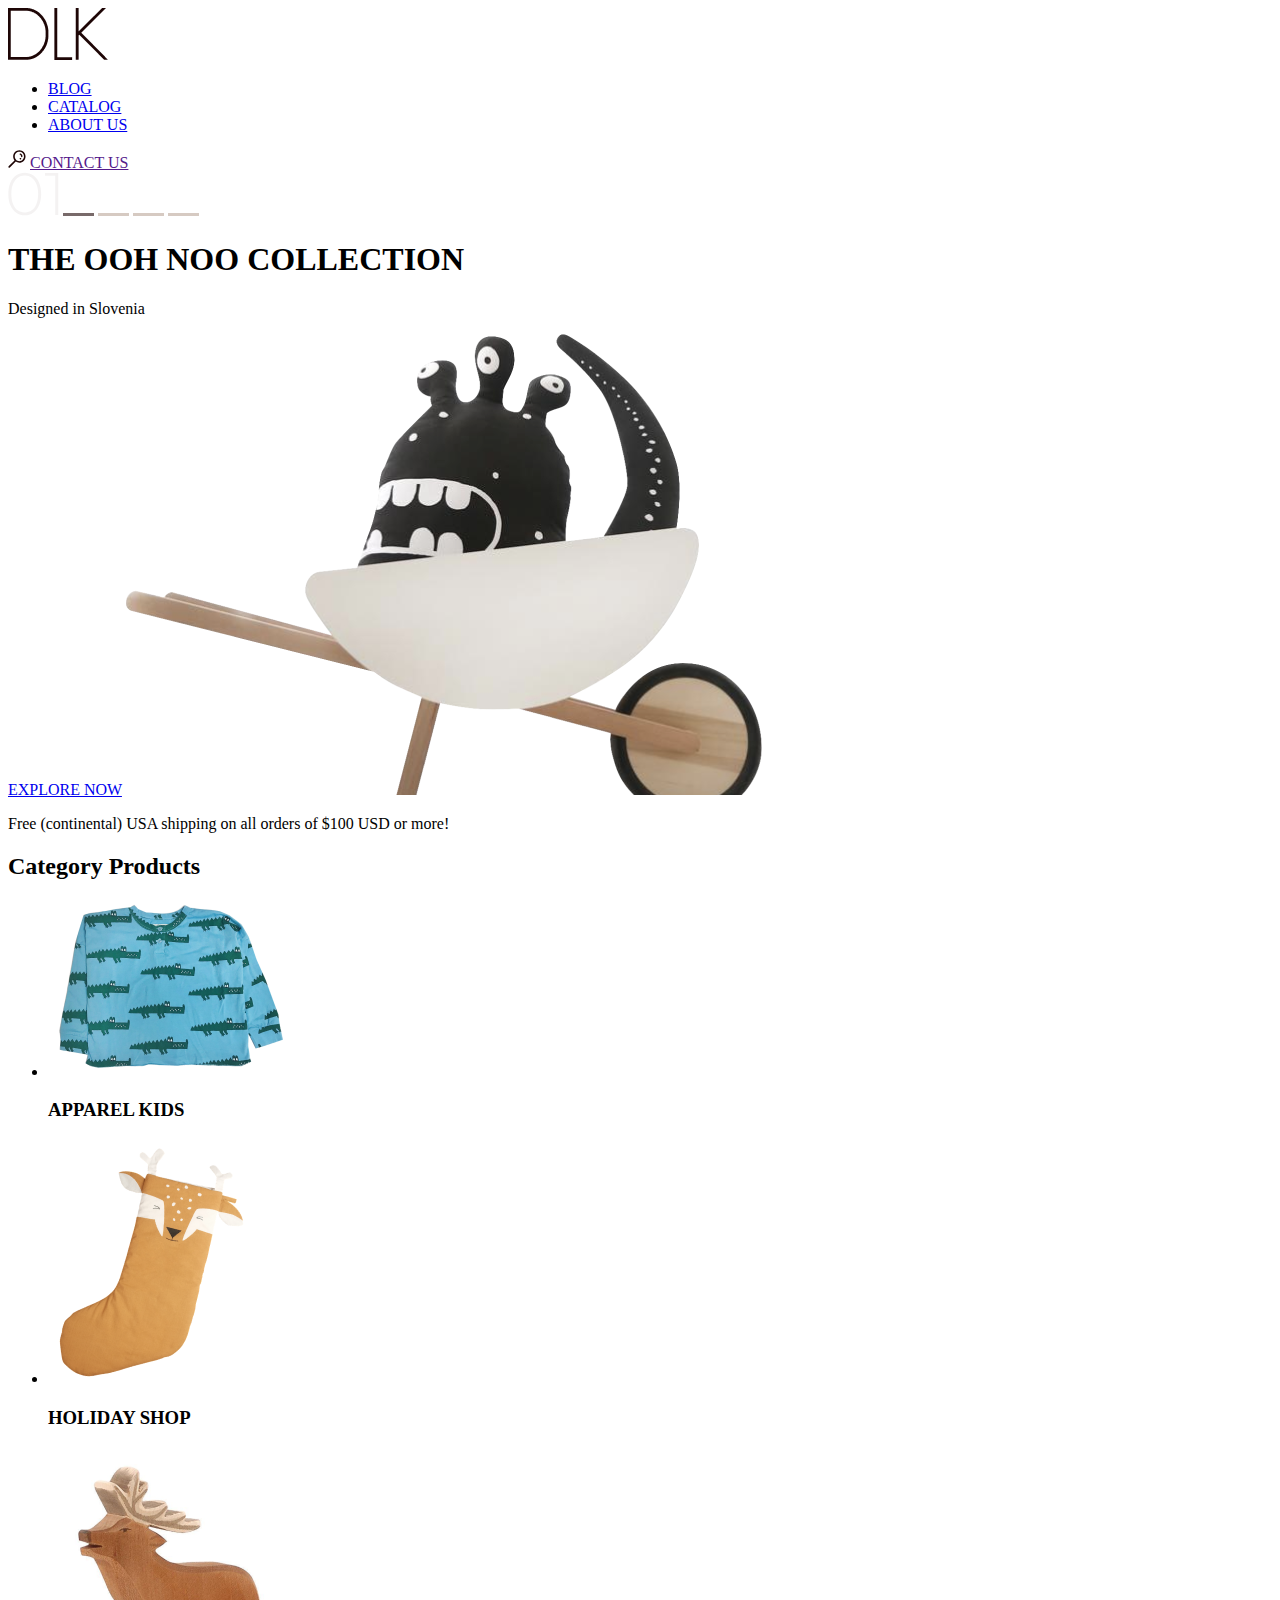
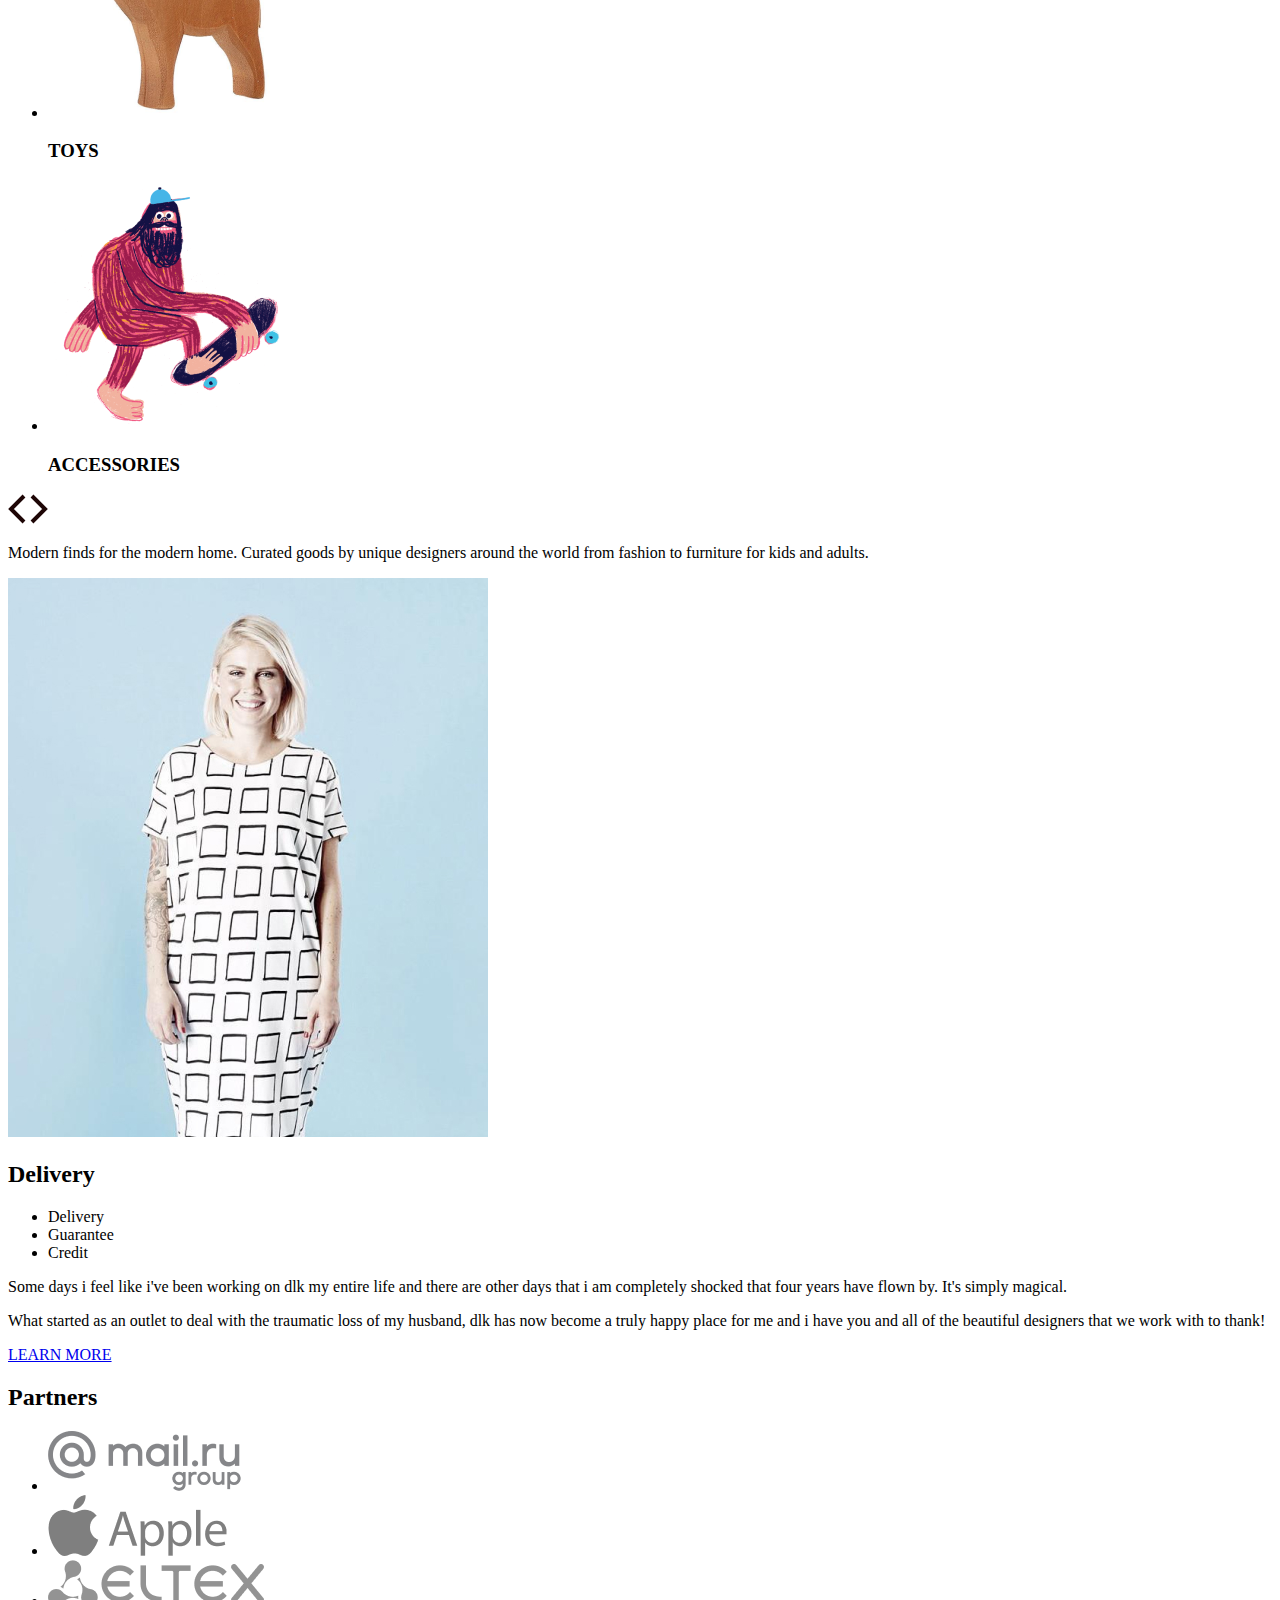
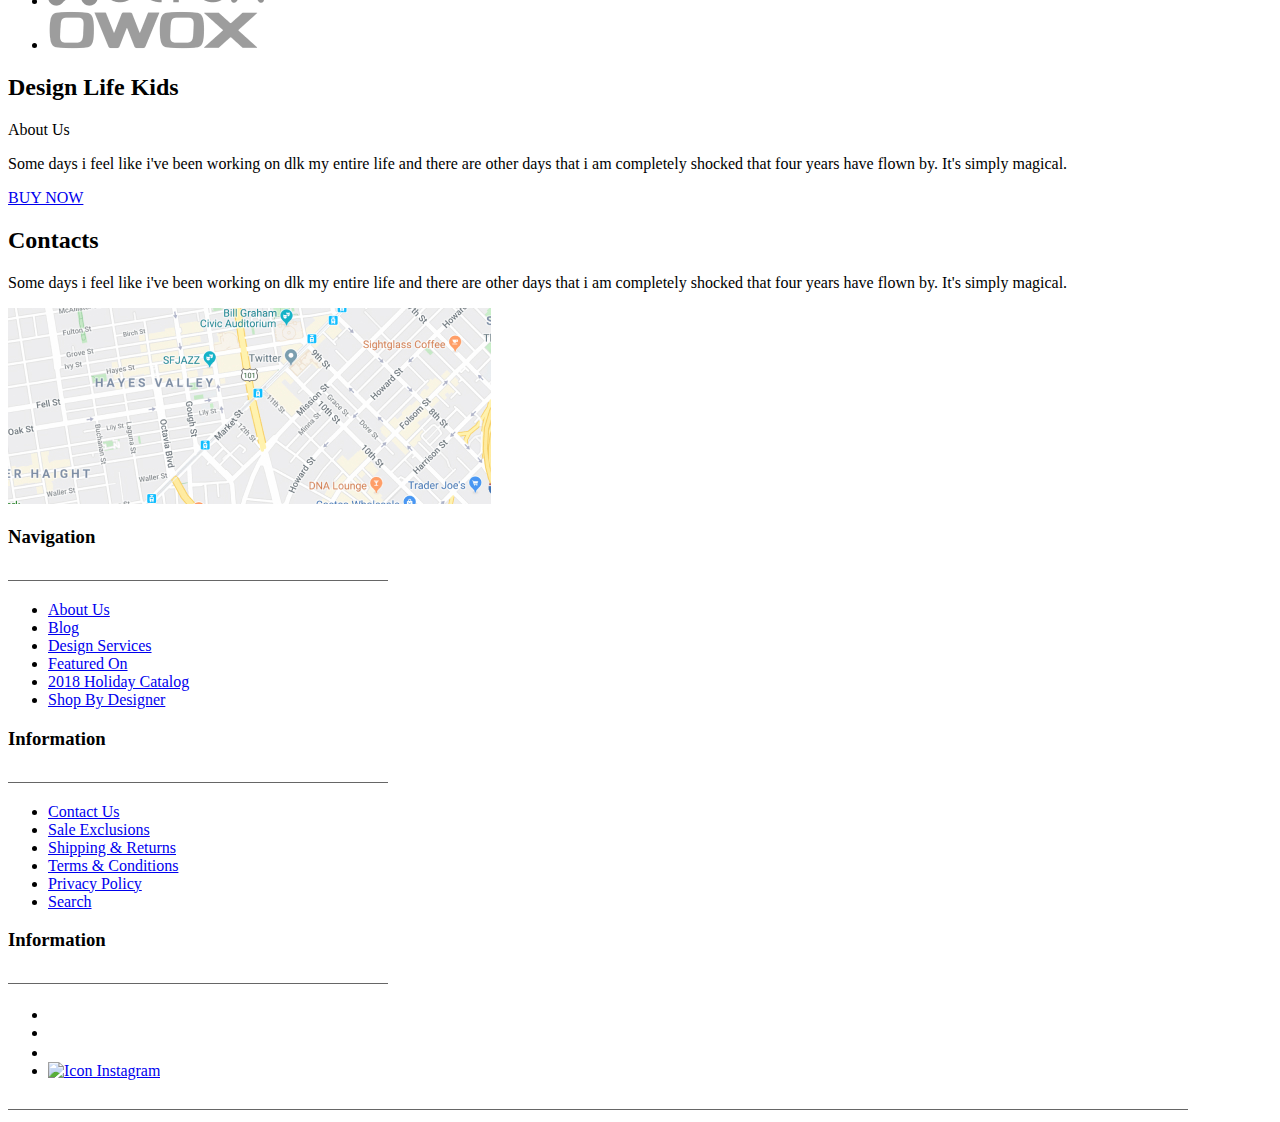
==== index.html @ 53e6d279 "26.05 Первые наброски" ====
<!DOCTYPE html>
<html lang="en">
<head>
    <meta charset="UTF-8">
    <meta http-equiv="X-UA-Compatible" content="IE=edge">
    <meta name="viewport" content="width=device-width, initial-scale=1.0">
    <title>Main</title>
</head>
<body>
    <header class="header block">
        <a href="/">
            <img class="header logo" src="img/logo.png" alt="Main logo">
        </a>
        <nav class="header-nav">
            <ul class="header-list">
                <li class="header-item"><a class="header-link" href="/">BLOG</a></li>
                <li class="header-item"><a class="header-link" href="/">CATALOG</a></li>
                <li class="header-item"><a class="header-link" href="/">ABOUT US</a></li>
            </ul>
            <img class="header-img" src="img/find.svg" alt="Find">
            <a class="header-link link-black" href="">CONTACT US</a>
        </nav>
    </header> 
    <section class="poster">
        <img class="poster-img" src="img/01.svg" alt="01">
        <img class="poster-img" src="img/line_active.png" alt="line active">
        <img class="poster-img" src="img/line_passive.png" alt="line passive">
        <img class="poster-img" src="img/line_passive.png" alt="line passive">
        <img class="poster-img" src="img/line_passive.png" alt="line passive">
        <h1 class="poster-title">THE OOH NOO COLLECTION</h1>
        <p class="italic">Designed in Slovenia</p>
        <a href="#" class="btn title">EXPLORE NOW</a>
        <img class="poster-img" src="img/poster.png" alt="Poster">
        <p class="poster-text">Free (continental) USA shipping on all orders of $100 USD or more!</p>
    </section>
    <section class="categories">
        <h2 class="header categories">Category Products</h2>
        <ul class="categories-list">
            <li class="categories-item">
                <article class="category">
                    <a class="category-link" href="/">
                        <img class="category-img" src="img/image-1.png" alt="APPAREL KIDS">
                    </a>
                    <h3 class="category-title">APPAREL KIDS</h3>
                </article>
            </li>
            <li class="category-item">
                <article class="category">
                    <a class="category-link" href="/">
                        <img class="category-img" src="img/image-2.png" alt="HOLIDAY SHOP">
                    </a>
                    <h3 class="category-title">HOLIDAY SHOP</h3>
                </article>
            </li>
            <li class="category-item">
                <article class="category">
                    <a class="category-link" href="/">
                        <img class="category-img" src="img/image-3.png" alt="TOYS">
                    </a>
                    <h3 class="category-title">TOYS</h3>
                </article>
            </li>
            <li class="category-item">
                <article class="category">
                    <a class="category-link" href="/">
                        <img class="category-img" src="img/image-4.png" alt="ACCESSORIES">
                    </a>
                    <h3 class="category-title">ACCESSORIES</h3>
                </article>
            </li>
        </ul>
        <img class="nav-to-category" src="img/left.svg" alt="left">
        <img class="nav-to-category" src="img/right.svg" alt="right">
        <p class="category-text">Modern finds for the modern home. Curated goods by unique designers around the world from fashion to furniture for kids and adults.</p>
    </section>
    <article class="delivery">
        <img class="delivery-img" src="img/image.jpg" alt="delivery image">
        <h2 class="header delivery">Delivery</h2>
        <ul class="delivery-list">
            <li class="delivery-item">Delivery</li>
            <li class="delivery-item">Guarantee</li>
            <li class="delivery-item">Credit</li>
        </ul>
        <p class="delivery-text">Some days i feel like i've been working on dlk my entire life and there are other days that i am completely shocked that four years have flown by. It's simply magical.</p>
        <p class="delivery-text">What started as an outlet to deal  with the traumatic loss of my husband, dlk has now become a truly happy place for me and i have you and all of the beautiful designers that we work with to thank!</p>
        <a class="btn delivery" href="/">LEARN MORE</a>
    </article>
    <section class="partners">
        <h2 class="hidden">Partners</h2>
        <ul class="partners-list">
            <li class="partners-item"><img class="partners-img" src="img/mail.png" alt="mail"></li>
            <li class="partners-item"><img class="partners-img" src="img/apple.png" alt="mail"></li>
            <li class="partners-item"><img class="partners-img" src="img/eltex.png" alt="mail"></li>
            <li class="partners-item"><img class="partners-img" src="img/owox.png" alt="mail"></li>
        </ul>
    </section>
    <section class="about">
        <h2 class="header about">Design Life Kids</h2>
        <p class="italic">About Us</p>
        <p class="about-text">Some days i feel like i've been working on dlk my entire life and there are other days that i am completely shocked that four years have flown by. It's simply magical.</p>
        <a class="btn about" href="/">BUY NOW</a>
    </section>
    <section class="contacts">
        <h2 class="contacts-title">Contacts</h2>
        <p class="contacts-text">Some days i feel like i've been working on dlk my entire life and there are other days that i am completely shocked that four years have flown by. It's simply magical.</p>
        <img src="img/map.jpg" alt="Here is map">
    </section>
    <footer class="footer">
        <section class="navigation">
            <h3 class="navigation-title">Navigation</h3>
            <img class="navigation-img" src="img/short_line.svg" alt="short line">
            <ul class="navigation-list">
                <li class="navigation-item"><a class="navigation-link" href="/">About Us</a></li>
                <li class="navigation-item"><a class="navigation-link" href="/">Blog</a></li>
                <li class="navigation-item"><a class="navigation-link" href="/">Design Services</a></li>
                <li class="navigation-item"><a class="navigation-link" href="/">Featured On</a></li>
                <li class="navigation-item"><a class="navigation-link" href="/">2018 Holiday Catalog</a></li>
                <li class="navigation-item"><a class="navigation-link" href="/">Shop By Designer</a></li>
            </ul>
        </section>
        <section class="information">
            <h3 class="information-title">Information</h3>
            <img class="information-img" src="img/short_line.svg" alt="short line">
            <ul class="information-list">
                <li class="information-item"><a class="information-link" href="/">Contact Us</a></li>
                <li class="information-item"><a class="information-link" href="/">Sale Exclusions</a></li>
                <li class="information-item"><a class="information-link" href="/">Shipping & Returns</a></li>
                <li class="information-item"><a class="information-link" href="/">Terms & Conditions</a></li>
                <li class="information-item"><a class="information-link" href="/">Privacy Policy</a></li>
                <li class="information-item"><a class="information-link" href="/">Search</a></li>
            </ul>
        </section>
        <section class="connect">
            <h3 class="hidden">Information</h3>
            <img class="connect-img" src="img/short_line.svg" alt="short line">
            <!-- Here is form -->
            <ul>
                <li class="connect-item"><a href="/"><img class="connect-img" src="img/facebook.svg" alt="Icon Facebook"></a></li>
                <li class="connect-item"><a href="/"><img class="connect-img" src="img/twitter.svg" alt="Icon Twitter"></a></li>
                <li class="connect-item"><a href="/"><img class="connect-img" src="img/pinterest.svg" alt="Icon Pinterest"></a></li>
                <li class="connect-item"><a href="/"><img class="connect-img" src="img/instagram.svg" alt="Icon Instagram"></a></li>
            </ul>
        </section>
        <img src="img/long_line.svg" alt="long line">
        <!-- CONTINUE IS HERE -->
    </footer>
</body>
</html>
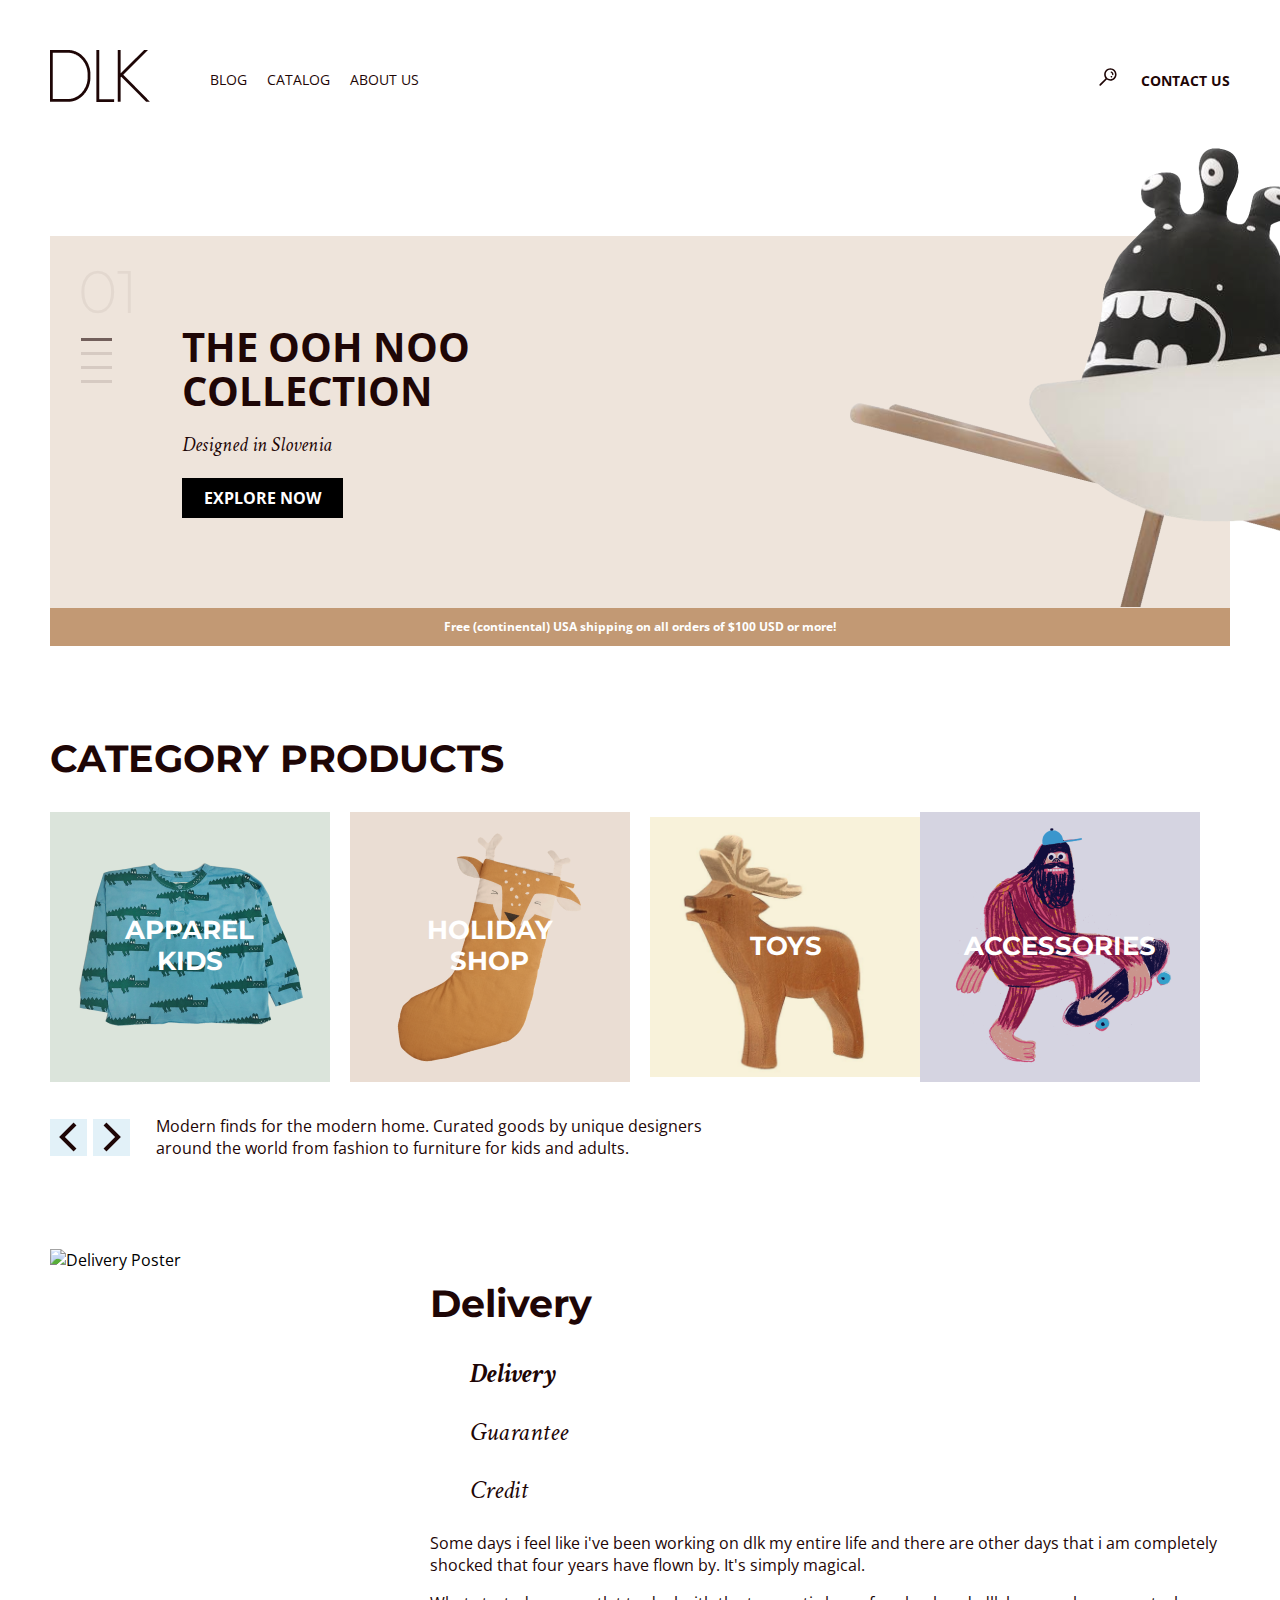
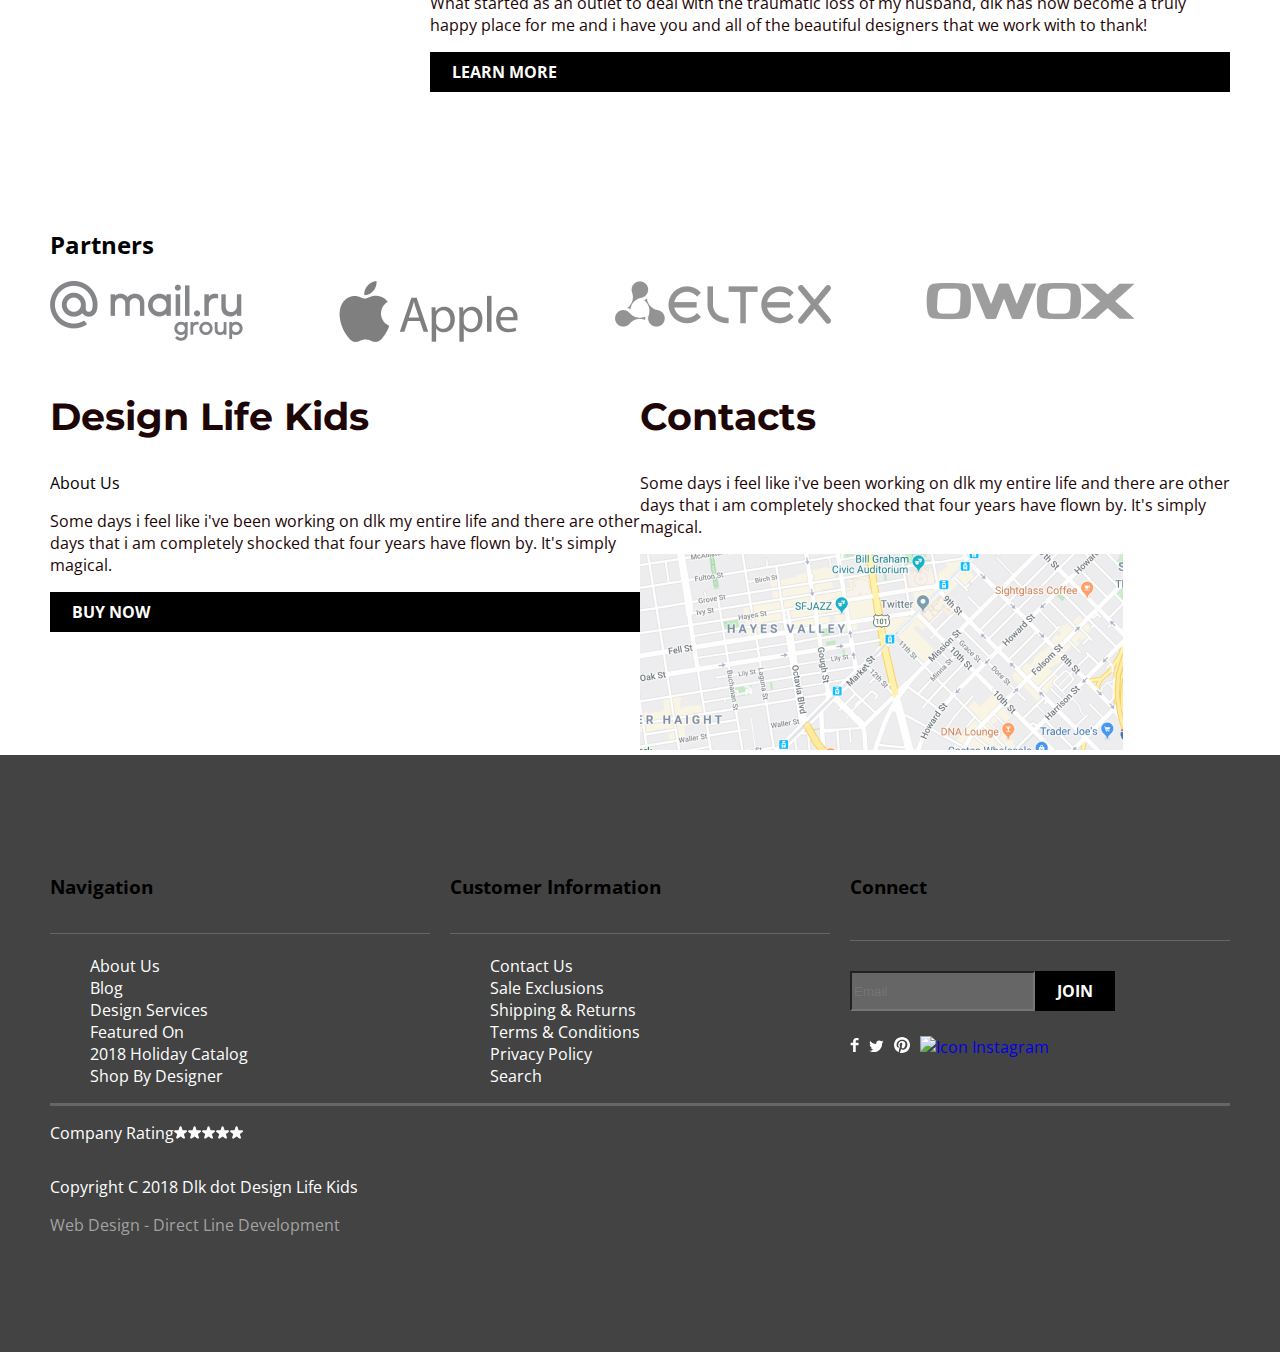
==== commit 7e44bed2: "17.06" ====
--- a/index.html
+++ b/index.html
@@ -1,148 +1,200 @@
 <!DOCTYPE html>
 <html lang="en">
 <head>
-    <meta charset="UTF-8">
-    <meta http-equiv="X-UA-Compatible" content="IE=edge">
-    <meta name="viewport" content="width=device-width, initial-scale=1.0">
-    <title>Main</title>
+  <meta charset="UTF-8">
+  <meta http-equiv="X-UA-Compatible" content="IE=edge">
+  <meta name="viewport" content="width=device-width, initial-scale=1.0">
+  <title>Main</title>
+	<link rel="preconnect" href="https://fonts.gstatic.com">
+  <link href="https://fonts.googleapis.com/css2?family=Crimson+Text:ital,wght@1,400;1,700&family=Montserrat:wght@300;600;700&family=Open+Sans:wght@400;700&family=Roboto&display=swap" rel="stylesheet">
+  <link rel="stylesheet" href="https://github.com/necolas/normalize.css/blob/master/normalize.css">
+  <link rel="stylesheet" href="common.css">
+  <link rel="stylesheet" href="./style.css">
 </head>
 <body>
-    <header class="header block">
-        <a href="/">
-            <img class="header logo" src="img/logo.png" alt="Main logo">
-        </a>
-        <nav class="header-nav">
-            <ul class="header-list">
-                <li class="header-item"><a class="header-link" href="/">BLOG</a></li>
-                <li class="header-item"><a class="header-link" href="/">CATALOG</a></li>
-                <li class="header-item"><a class="header-link" href="/">ABOUT US</a></li>
-            </ul>
-            <img class="header-img" src="img/find.svg" alt="Find">
-            <a class="header-link link-black" href="">CONTACT US</a>
-        </nav>
-    </header> 
-    <section class="poster">
-        <img class="poster-img" src="img/01.svg" alt="01">
-        <img class="poster-img" src="img/line_active.png" alt="line active">
-        <img class="poster-img" src="img/line_passive.png" alt="line passive">
-        <img class="poster-img" src="img/line_passive.png" alt="line passive">
-        <img class="poster-img" src="img/line_passive.png" alt="line passive">
-        <h1 class="poster-title">THE OOH NOO COLLECTION</h1>
-        <p class="italic">Designed in Slovenia</p>
-        <a href="#" class="btn title">EXPLORE NOW</a>
-        <img class="poster-img" src="img/poster.png" alt="Poster">
-        <p class="poster-text">Free (continental) USA shipping on all orders of $100 USD or more!</p>
-    </section>
-    <section class="categories">
-        <h2 class="header categories">Category Products</h2>
-        <ul class="categories-list">
-            <li class="categories-item">
-                <article class="category">
-                    <a class="category-link" href="/">
-                        <img class="category-img" src="img/image-1.png" alt="APPAREL KIDS">
-                    </a>
-                    <h3 class="category-title">APPAREL KIDS</h3>
-                </article>
-            </li>
-            <li class="category-item">
-                <article class="category">
-                    <a class="category-link" href="/">
-                        <img class="category-img" src="img/image-2.png" alt="HOLIDAY SHOP">
-                    </a>
-                    <h3 class="category-title">HOLIDAY SHOP</h3>
-                </article>
-            </li>
-            <li class="category-item">
-                <article class="category">
-                    <a class="category-link" href="/">
-                        <img class="category-img" src="img/image-3.png" alt="TOYS">
-                    </a>
-                    <h3 class="category-title">TOYS</h3>
-                </article>
-            </li>
-            <li class="category-item">
-                <article class="category">
-                    <a class="category-link" href="/">
-                        <img class="category-img" src="img/image-4.png" alt="ACCESSORIES">
-                    </a>
-                    <h3 class="category-title">ACCESSORIES</h3>
-                </article>
-            </li>
-        </ul>
-        <img class="nav-to-category" src="img/left.svg" alt="left">
-        <img class="nav-to-category" src="img/right.svg" alt="right">
-        <p class="category-text">Modern finds for the modern home. Curated goods by unique designers around the world from fashion to furniture for kids and adults.</p>
-    </section>
-    <article class="delivery">
-        <img class="delivery-img" src="img/image.jpg" alt="delivery image">
-        <h2 class="header delivery">Delivery</h2>
-        <ul class="delivery-list">
-            <li class="delivery-item">Delivery</li>
-            <li class="delivery-item">Guarantee</li>
-            <li class="delivery-item">Credit</li>
-        </ul>
-        <p class="delivery-text">Some days i feel like i've been working on dlk my entire life and there are other days that i am completely shocked that four years have flown by. It's simply magical.</p>
-        <p class="delivery-text">What started as an outlet to deal  with the traumatic loss of my husband, dlk has now become a truly happy place for me and i have you and all of the beautiful designers that we work with to thank!</p>
-        <a class="btn delivery" href="/">LEARN MORE</a>
-    </article>
-    <section class="partners">
-        <h2 class="hidden">Partners</h2>
-        <ul class="partners-list">
-            <li class="partners-item"><img class="partners-img" src="img/mail.png" alt="mail"></li>
-            <li class="partners-item"><img class="partners-img" src="img/apple.png" alt="mail"></li>
-            <li class="partners-item"><img class="partners-img" src="img/eltex.png" alt="mail"></li>
-            <li class="partners-item"><img class="partners-img" src="img/owox.png" alt="mail"></li>
-        </ul>
-    </section>
-    <section class="about">
-        <h2 class="header about">Design Life Kids</h2>
-        <p class="italic">About Us</p>
-        <p class="about-text">Some days i feel like i've been working on dlk my entire life and there are other days that i am completely shocked that four years have flown by. It's simply magical.</p>
-        <a class="btn about" href="/">BUY NOW</a>
-    </section>
-    <section class="contacts">
-        <h2 class="contacts-title">Contacts</h2>
-        <p class="contacts-text">Some days i feel like i've been working on dlk my entire life and there are other days that i am completely shocked that four years have flown by. It's simply magical.</p>
-        <img src="img/map.jpg" alt="Here is map">
-    </section>
-    <footer class="footer">
-        <section class="navigation">
-            <h3 class="navigation-title">Navigation</h3>
-            <img class="navigation-img" src="img/short_line.svg" alt="short line">
-            <ul class="navigation-list">
-                <li class="navigation-item"><a class="navigation-link" href="/">About Us</a></li>
-                <li class="navigation-item"><a class="navigation-link" href="/">Blog</a></li>
-                <li class="navigation-item"><a class="navigation-link" href="/">Design Services</a></li>
-                <li class="navigation-item"><a class="navigation-link" href="/">Featured On</a></li>
-                <li class="navigation-item"><a class="navigation-link" href="/">2018 Holiday Catalog</a></li>
-                <li class="navigation-item"><a class="navigation-link" href="/">Shop By Designer</a></li>
-            </ul>
-        </section>
-        <section class="information">
-            <h3 class="information-title">Information</h3>
-            <img class="information-img" src="img/short_line.svg" alt="short line">
-            <ul class="information-list">
-                <li class="information-item"><a class="information-link" href="/">Contact Us</a></li>
-                <li class="information-item"><a class="information-link" href="/">Sale Exclusions</a></li>
-                <li class="information-item"><a class="information-link" href="/">Shipping & Returns</a></li>
-                <li class="information-item"><a class="information-link" href="/">Terms & Conditions</a></li>
-                <li class="information-item"><a class="information-link" href="/">Privacy Policy</a></li>
-                <li class="information-item"><a class="information-link" href="/">Search</a></li>
-            </ul>
-        </section>
-        <section class="connect">
-            <h3 class="hidden">Information</h3>
-            <img class="connect-img" src="img/short_line.svg" alt="short line">
-            <!-- Here is form -->
-            <ul>
-                <li class="connect-item"><a href="/"><img class="connect-img" src="img/facebook.svg" alt="Icon Facebook"></a></li>
-                <li class="connect-item"><a href="/"><img class="connect-img" src="img/twitter.svg" alt="Icon Twitter"></a></li>
-                <li class="connect-item"><a href="/"><img class="connect-img" src="img/pinterest.svg" alt="Icon Pinterest"></a></li>
-                <li class="connect-item"><a href="/"><img class="connect-img" src="img/instagram.svg" alt="Icon Instagram"></a></li>
-            </ul>
-        </section>
-        <img src="img/long_line.svg" alt="long line">
-        <!-- CONTINUE IS HERE -->
-    </footer>
+	<header class="header-block">
+		<div class="container">
+			<div class="header-content">
+				<a class="header-img-main" href="index.html`">
+					<img class="header-logo" src="img/logo.png" alt="Main logo">
+				</a>
+				<nav class="header-nav">
+					<ul class="header-list">
+							<li class="header-item"><a class="header-link" href="pages/catalog/index.html">BLOG</a></li>
+							<li class="header-item"><a class="header-link" href="pages/contact-us/index.html">CATALOG</a></li>
+							<li class="header-item"><a class="header-link" href="pages/contact-us/index.html">ABOUT US</a></li>
+					</ul>
+				</nav>
+				<a class="header-find link-weight" href="#">
+					<img class="find-img" src="img/find.svg" alt="Find">CONTACT US
+				</a>
+			</div>			
+		</div>
+	</header>
+	<main>	
+	<section class="poster-block">
+		<div class="container">
+			<div class="poster-content">
+				<div class="poster-left">
+					<p class="poster-main-text">01</p>
+					<div class="poster-block-buttons">
+						<button class="poster-btn poster-btn-mark"></button>
+		  			<button class="poster-btn"></button>
+		  			<button class="poster-btn"></button>
+		  			<button class="poster-btn poster-btn-active"></button>
+					</div>
+				</div>
+				<div class="poster-center">
+					<h1 class="poster-title">THE OOH NOO COLLECTION</h1>
+					<p class="poster-italic">Designed in Slovenia</p>
+					<a class="btn poster-btn-main" href="#">EXPLORE NOW</a>
+				</div>			
+				<img class="poster-img" src="img/poster.png" alt="Poster">
+			</div>
+			<div class="poster-note">
+				<p class="poster-text">Free (continental) USA shipping on all orders of $100 USD or more!</p>
+			</div>
+		</div>
+	</section>
+	<section class="products">
+		<div class="container">
+			<div class="products-content">
+				<h2 class="products-title">CATEGORY PRODUCTS</h2>
+				<ul class="products-list">
+					<li class="product-item image-1">
+						<a class="product-link" href="#">APPAREL KIDS</a>
+					</li>
+					<li class="product-item image-2">
+						<a class="product-link" href="#">HOLIDAY SHOP</a>
+					</li>
+					<li class="product-item image-3">
+						<a class="product-link" href="pages/toys/index.html">TOYS</a>
+					</li>
+					<li class="product-item image-4">
+						<a class="product-link" href="#">ACCESSORIES</a>
+					</li>
+				</ul>
+				<div class="products-nav">
+						<img class="nav-to-products" src="img/left.png" alt="Left Navigation">
+						<img class="nav-to-products" src="img/right.png" alt="Right Navigation">
+						<p class="products-text">Modern finds for the modern home. Curated goods by unique designers around the world from fashion to furniture for kids and adults.</p>
+				</div>
+			</div>
+		</div>
+	</section>
+	<article class="delivery">
+		<div class="container">
+			<div class="delivery-content">
+				<div class="delivery-left">
+					<img class="delivery-img" src="img/delivery.jpg" alt="Delivery Poster">
+				</div>
+				<div class="delivery-right">
+					<h2 class="delivery-title">Delivery</h2>
+				<ul class="delivery-list">
+					<li class="delivery-item"><p class="italic-delivery-weight">Delivery</p></li>
+					<li class="delivery-item"><p class="italic-delivery">Guarantee</p></li>
+					<li class="delivery-item"><p class="italic-delivery">Credit</p></li>
+				</ul>
+				<p class="delivery-text">Some days i feel like i've been working on dlk my entire life and there are other days that i am completely shocked that four years have flown by. It's simply magical.</p>
+				<p class="delivery-text">What started as an outlet to deal  with the traumatic loss of my husband, dlk has now become a truly happy place for me and i have you and all of the beautiful designers that we work with to thank!</p>
+				<a class="btn" href="#">LEARN MORE</a>
+				</div>
+		</div>
+	</article>
+	<section class="partners">
+		<div class="container">
+			<h2 class="hidden">Partners</h2>
+			<ul class="partners-list">
+				<li class="partners-item"><img class="partners-img" src="img/mail.png" alt="Mail Partner"></li>
+				<li class="partners-item"><img class="partners-img" src="img/apple.png" alt="Apple Partner"></li>
+				<li class="partners-item"><img class="partners-img" src="img/eltex.png" alt="Eltex Partner"></li>
+				<li class="partners-item"><img class="partners-img" src="img/owox.png" alt="Owox Parner"></li>
+			</ul>
+		</div>
+	</section>
+	<section class="about-contacts">
+		<div class="container">
+			<div class="about-contacts">
+				<section class="about">
+					<h2 class="about-title">Design Life Kids</h2>
+					<p class="italic">About Us</p>
+					<p class="about-text">Some days i feel like i've been working on dlk my entire life and there are other days that i am completely shocked that four years have flown by. It's simply magical.</p>
+					<a class="btn" href="#">BUY NOW</a>
+				</section>
+				<section class="contacts">
+				<h2 class="contacts-title">Contacts</h2>
+				<p class="contacts-text">Some days i feel like i've been working on dlk my entire life and there are other days that i am completely shocked that four years have flown by. It's simply magical.</p>
+				<img class="contacts-img" src="img/map.jpg" alt="Here is map">
+				</section>
+			</div>
+		</div>
+	</section>
+	</main>
+	<footer class="footer">
+		<div class="footer-container">
+			<div class="footer-content">
+				<div class="container-navigation">
+					<!-- <section class="navigation"> -->
+					<h3 class="navigation-title">Navigation</h3>
+					<img class="navigation-img" src="img/line.png" alt="Short Line">
+					<ul class="navigation-list">
+						<li class="navigation-item"><a class="footer-link" href="#">About Us</a></li>
+						<li class="navigation-item"><a class="footer-link" href="pages/blog/index.html">Blog</a></li>
+						<li class="navigation-item"><a class="footer-link" href="#">Design Services</a></li>
+						<li class="navigation-item"><a class="footer-link" href="#">Featured On</a></li>
+						<li class="navigation-item"><a class="footer-link" href="#">2018 Holiday Catalog</a></li>
+						<li class="navigation-item"><a class="footer-link" href="#">Shop By Designer</a></li>
+					</ul>
+				<!-- </section> -->
+				</div>
+				<div class="container-navigation">
+					<!-- <section class="information"> -->
+						<h3 class="navigation-title">Customer Information</h3>
+						<img class="navigation-img" src="img/line.png" alt="Short Line">
+						<ul class="navigation-list">
+							<li class="navigation-item"><a class="footer-link" href="pages/contact-us/index.html">Contact Us</a></li>
+							<li class="navigation-item"><a class="footer-link" href="#">Sale Exclusions</a></li>
+							<li class="navigation-item"><a class="footer-link" href="#">Shipping & Returns</a></li>
+							<li class="navigation-item"><a class="footer-link" href="#">Terms & Conditions</a></li>
+							<li class="navigation-item"><a class="footer-link" href="#">Privacy Policy</a></li>
+							<li class="navigation-item"><a class="footer-link" href="#">Search</a></li>
+						</ul>
+					<!-- </section> -->
+				</div>
+				<div class="container-navigation">
+					<!-- <section class="connect"> -->
+						<h3 class="navigation-title">Connect</h3>
+						<img class="connect-img" src="img/line.png" alt="Short Line">
+						<form class="connect-form" action="#">
+							<input class="connect-input" type="email" name="email" placeholder="Email">
+							<input class="btn" type="button" value="JOIN">
+						</form>
+						<ul class="social-list">
+							<li class="social-item"><a class="social-link" href="#"><img class="social-img" src="img/facebook.svg" alt="Icon Facebook"></a></li>
+							<li class="social-item"><a class="social-link" href="#"><img class="social-img" src="img/twitter.svg" alt="Icon Twitter"></a></li>
+							<li class="social-item"><a class="social-link" href="#"><img class="social-img" src="img/pinterest.svg" alt="Icon Pinterest"></a></li>
+							<li class="social-item"><a class="social-link" href="#"><img class="social-img" src="img/instagram.svg" alt="Icon Instagram"></a></li>
+						</ul>
+					<!-- </section> -->
+				</div>
+							
+			</div>
+			<img class="author-img" src="/img/line.png" alt="Long Line">
+			<div class="container-author">
+				<div class="footer-rating">
+					<p class="author-text">Company Rating</p>
+					<ul class="rating-list">
+						<li class="rating-item"><img class="author-img" src="img/star.png" alt="Star"></li>
+						<li class="rating-item"><img class="author-img" src="img/star.png" alt="Star"></li>
+						<li class="rating-item"><img class="author-img" src="img/star.png" alt="Star"></li>
+						<li class="rating-item"><img class="author-img" src="img/star.png" alt="Star"></li>
+						<li class="rating-item"><img class="author-img" src="img/star.png" alt="Star"></li>
+					</ul>
+				</div>
+				<p class="author-text">Copyright C 2018 Dlk dot Design Life Kids</p>
+				<p class="author-text-grey">Web Design - Direct Line Development</p>
+			</div>	
+		</div>
+	</footer>
 </body>
 </html>--- a/common.css
+++ b/common.css
@@ -0,0 +1,361 @@
+body {
+  margin: 0;
+  font-family: "Open Sans", sans-serif;
+}
+
+a {
+  text-decoration: none;
+}
+
+html {
+  box-sizing: border-box;
+}
+
+*,
+*::before,
+*::after {
+  box-sizing: inherit;
+}
+
+img {
+  max-width: 100%;
+}
+
+ul {
+  list-style-type: none;
+}
+
+.container {
+  max-width: 1180px;
+  margin: auto;
+}
+
+/* BUTTONS */
+
+.btn {
+  font-family: inherit;
+  font-weight: bold;
+  font-style: normal;
+  font-size: 16px;
+  line-height: 22px;
+  text-transform: uppercase;
+
+  color: #ffffff;
+
+  background: #000000;
+  border: none;
+
+  min-height: 40px;
+
+  padding: 9px 22px;
+
+  display: flex;
+  align-items: center;
+  align-content: center;
+
+  cursor: pointer;
+  transition: all .3s;
+}
+
+.btn:hover {
+  background-color: #c29974;
+}
+
+.btn:active {
+  background-color: #cfaf91;
+}
+
+
+/* Header */
+
+.header-block {
+  padding-top: 50px;
+}
+
+.header-content {
+  display: flex;
+  align-items: center;
+}
+
+.header-img-main {
+  margin-right: 60px;
+}
+
+.header-list {
+  display: flex;
+  padding-inline-start: 0px;
+}
+
+.header-link {
+  font-weight: normal;
+  font-style: normal;
+  font-size: 14px;
+  line-height: 19px;
+
+  color: #1e0606;
+
+  margin-right: 20px;
+}
+
+.link-weight {
+  font-weight: bold;
+  font-style: normal;
+  font-size: 14px;
+  line-height: 19px;
+
+  color: #1e0606;
+}
+
+.header-find {
+  margin-left: auto;
+}
+
+.find-img {
+  margin-right: 24px;
+}
+
+
+/* Footer */
+
+.footer {
+  background-color: #434343;
+}
+
+.footer-container {
+  max-width: 1180px;
+  
+  margin: 0 auto;
+  padding: 100px 0;
+
+  display: flex;
+  flex-direction: column;
+}
+
+.footer-content {
+  display: flex;
+  justify-content: space-between;
+  
+  margin: 0;
+}
+
+.container-nav {
+  width: 380px;
+}
+
+.footer-title {
+  font-weight: normal;
+  font-style: normal;
+  font-size: 16px;
+  line-height: 22px;
+
+  color: #aaaaaa;
+
+  margin: 0;
+}
+
+.footer-img {
+  margin-top: 23px;
+  margin-bottom: 28px;
+}
+
+.footer-list {
+  padding-inline-start: 0px;
+
+  margin: 0;
+}
+
+.footer-item {
+  padding-bottom: 15px;
+}
+
+.connect-img {
+  margin-top: 23px;
+  margin-bottom: 25px;
+}
+
+.connect-form {
+  margin-bottom: 25px;
+
+  display: flex;
+}
+
+.connect-input {
+  min-height: 40px;
+
+  background-color: #666666;
+}
+
+.social-list {
+  display: flex;
+  justify-content: left;
+
+  padding-inline-start: 0px;
+
+  margin: 0;
+}
+
+.social-link {
+  margin-right: 10px;
+}
+
+
+
+
+
+.footer-author {
+  display: flex;
+  justify-content: space-between;
+
+  margin: 0;
+}
+
+.rating-text {
+  margin-right: 25px;
+}
+
+.footer-rating {
+  display: flex;
+
+  /* margin-right: 155px; */
+}
+
+.rating-list {
+  display: flex;
+
+  padding-inline-start: 0px;
+
+}
+
+.rating-text {
+  margin-right: 25px;
+}
+
+.rating-link {
+  margin-right: 3px;
+}
+
+.footer-link {
+  font-weight: normal;
+  font-style: normal;
+  font-size: 16px;
+  line-height: 22px;
+
+  color: #ffffff;
+}
+
+.author-text {
+  font-weight: normal;
+  font-style: normal;
+  font-size: 16px;
+  line-height: 22px;
+
+  color: #ffffff;
+}
+
+.author-text-grey {
+  font-weight: normal;
+  font-style: normal;
+  font-size: 16px;
+  line-height: 22px;
+
+  color: #a2a2a2;
+}
+
+.rating-link:hover {
+  background-image: url(img/image-1.png);
+}
+
+
+
+
+/* image */
+
+.image-1 {
+  background-image: url(img/image-1.png);
+  background-repeat: no-repeat;
+  background-size: contain;
+  background-position: center;
+
+  margin-right: 20px;
+  padding: 103px 76px 103px 75px;
+
+  width: 280px;
+  height: 270px;
+
+  text-align: center;
+}
+
+.image-2 {
+  background-image: url(img/image-2.png);
+  background-repeat: no-repeat;
+  background-size: contain;
+  background-position: center;
+
+  margin-right: 20px;
+  padding: 103px 63px 103px 62px;
+
+  width: 280px;
+  height: 270px;
+
+  text-align: center;
+}
+
+.image-3 {
+  background-image: url(img/image-3.png);
+  background-repeat: no-repeat;
+  background-size: contain;
+  background-position: center;
+
+  padding: 119px 100px;
+
+  width: 270px;
+  height: 270px;
+
+  text-align: center;
+}
+
+.image-4 {
+  background-image: url(img/image-4.png);
+  background-repeat: no-repeat;
+  background-size: contain;
+  background-position: center;
+
+  padding: 119px 44px;
+
+  width: 280px;
+  height: 270px;
+
+  text-align: center;
+}
+
+.image-5 {
+  background-image: url(img/image-5.png);
+  background-repeat: no-repeat;
+  background-size: contain;
+  background-position: center;
+
+  margin-left: 20px;
+  padding: 119px 105px;
+  
+  width: 280px;
+  height: 270px;
+
+  text-align: center;
+
+
+}
+
+.image-6 {
+  background-image: url(img/image-6.png);
+  background-repeat: no-repeat;
+  background-size: contain;
+  background-position: center;
+
+  margin-left: 20px;
+  padding: 103px 63px 103px 62px;
+
+  width: 280px;
+  height: 270px;
+
+  text-align: center;
+}--- a/style.css
+++ b/style.css
@@ -0,0 +1,314 @@
+/* MAIN */
+
+/* poster */
+
+
+.poster-content {
+margin-top: 129px;
+
+  display: flex;
+  background-color: #eee4db;  
+
+  height: 372px;
+}
+
+.poster-left {
+  margin-left: 28px;
+  margin-top: 19px;
+}
+
+.poster-block-buttons {
+  display: flex;
+  flex-direction: column;
+
+  margin-top: 10px;
+  margin-left: 3px;
+}
+
+.poster-center {
+  margin-left: 44px;
+  margin-top: 89px;
+}
+
+
+.poster-note {
+  background-color: #c29974;
+}
+
+.poster-btn {
+  width: 31px;
+  height: 3px;
+  padding: 0;
+
+  border: none;
+
+  background-color: #d6cac2;
+
+  margin-bottom: 11px;
+}
+
+.poster-btn-mark {
+  background-color: #725f5b;
+}
+
+.poster-btn-active:hover {
+  background-color: #725f5b;
+
+  cursor: pointer;
+}
+
+/* .poster-img {
+  background-image: url(img/poster.png);
+  background-repeat: no-repeat;
+  background-size: contain;
+
+  width: 635px;
+  height: 500 px;
+} */
+
+/* .poster-item {
+  margin-top: 0px;
+  margin-bottom: 11px;
+} */
+
+.poster-main-text {
+  font-family: "Montserrat", sans-serif;
+  font-weight: 300;
+  font-style: normal;
+  font-size: 60px;
+  line-height: 73px;
+
+  color: rgba(30, 6, 6, 0.05);
+
+  margin: 0;
+}
+
+
+
+.poster-title {
+  font-weight: bold;
+  font-style: normal;
+  font-size: 40px;
+  line-height: 110%;
+
+  color: #1e0606;
+
+  margin: 0;
+
+  width: 307px;
+}
+
+.poster-italic {
+  font-family: "Crimson Text", serif;
+  font-weight: normal;
+  font-style: italic;
+  font-size: 20px;
+  line-height: 25px;
+
+  color: #1e0606;
+
+  margin: 0;
+
+  padding-top: 20px;
+  padding-bottom: 20px;
+}
+
+.poster-btn-main {
+  display: inline-block;
+}
+
+.poster-text {
+  font-weight: bold;
+  font-style: normal;
+  font-size: 12px;
+  line-height: 16px;
+
+  color: #ffffff;
+
+  margin: 0;
+
+  padding: 11px;
+
+  text-align: center;
+}
+
+.poster-img {
+  position: absolute;
+
+  /* top: 10px; */
+  left: 850px;
+  top: 146px;
+}
+
+
+/* products */
+
+.products-list {
+  display: flex;
+
+  margin: 0;
+  padding-inline-start: 0px;  
+}
+
+.products-nav {
+  display: flex;
+  align-items: center;
+
+  margin-top: 33px;
+}
+
+.products-title {
+  font-family: "Montserrat", sans-serif;
+  font-weight: bold;
+  font-style: normal;
+  font-size: 38px;
+  line-height: 46px;
+
+  color: #1e0606;
+
+  margin: 0;
+
+  padding-top: 90px;
+  padding-bottom: 30px;
+}
+
+.product-link {
+  font-family: "Montserrat", sans-serif;
+  font-weight: bold;
+  font-style: normal;
+  font-size: 26px;
+  line-height: 31px;
+
+  color: #ffffff;
+}
+
+.nav-to-products {
+  padding-right: 6px;
+}
+
+.products-text {
+  font-weight: normal;
+  font-style: normal;
+  font-size: 16px;
+  line-height: 22px;
+
+  color: #1e0606;
+
+  width: 580px;
+
+  padding-left: 20px;
+
+  margin: 0;
+}
+
+.delivery-title {
+  font-family: "Montserrat", sans-serif;
+  font-weight: bold;
+  font-style: normal;
+  font-size: 38px;
+  line-height: 46px;
+
+  color: #1e0606;
+}
+
+.italic-delivery-weight {
+  font-family: "Crimson Text", serif;
+  font-weight: bold;
+  font-style: italic;
+  font-size: 26px;
+  line-height: 32px;
+
+  color: #1e0606;
+}
+
+.italic-delivery {
+  font-family: "Crimson Text", serif;
+  font-weight: normal;
+  font-style: italic;
+  font-size: 26px;
+  line-height: 32px;
+
+  color: #1e0606;
+}
+
+.delivery-text {
+  font-weight: normal;
+  font-style: normal;
+  font-size: 16px;
+  line-height: 22px;
+
+  color: #1e0606;
+}
+
+.about-title {
+  font-family: "Montserrat", sans-serif;
+  font-weight: bold;
+  font-style: normal;
+  font-size: 38px;
+  line-height: 46px;
+
+  color: #1e0606;
+}
+
+.about-text {
+  font-weight: normal;
+  font-style: normal;
+  font-size: 16px;
+  line-height: 22px;
+
+  color: #1e0606;
+}
+
+.contacts-title {
+  font-family: "Montserrat", sans-serif;
+  font-weight: bold;
+  font-style: normal;
+  font-size: 38px;
+  line-height: 46px;
+
+  color: #1e0606;
+}
+
+.contacts-text {
+  font-weight: normal;
+  font-style: normal;
+  font-size: 16px;
+  line-height: 22px;
+
+  color: #1e0606;
+}
+
+.partners-list {
+  display: flex;
+  justify-content: center;
+
+  padding-inline-start: 0px;
+}
+
+.partners-img {
+  margin-right: 127px;
+}
+
+.about-contacts {
+  display: flex;
+  justify-content: center;
+}
+
+.delivery-content {
+  display: flex;
+  justify-content: center;
+
+  margin-top: 90px;
+  /* flex-direction: column; */
+}
+
+.delivery-left {
+  width: 480px;
+  height: 559px;
+}
+
+.delivery-right {
+  margin-left: 120px;
+  
+  display: block;
+}
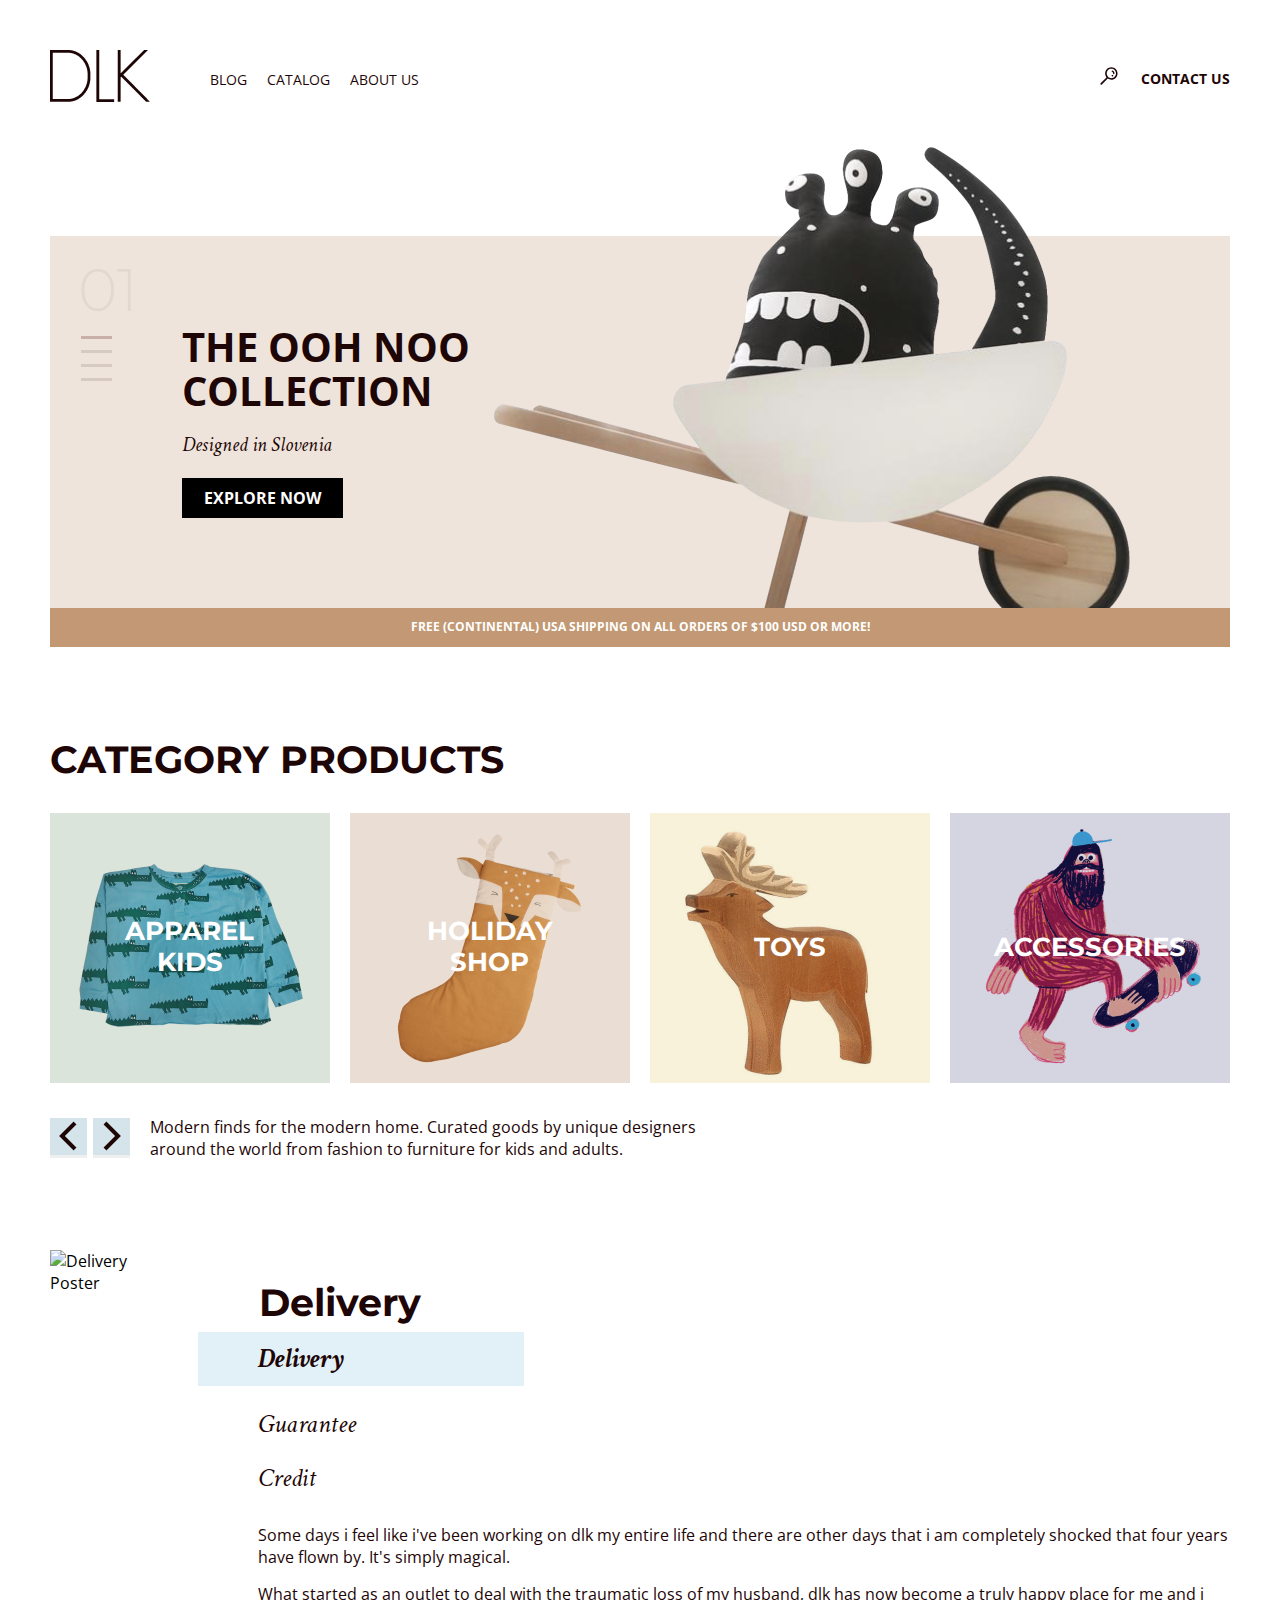
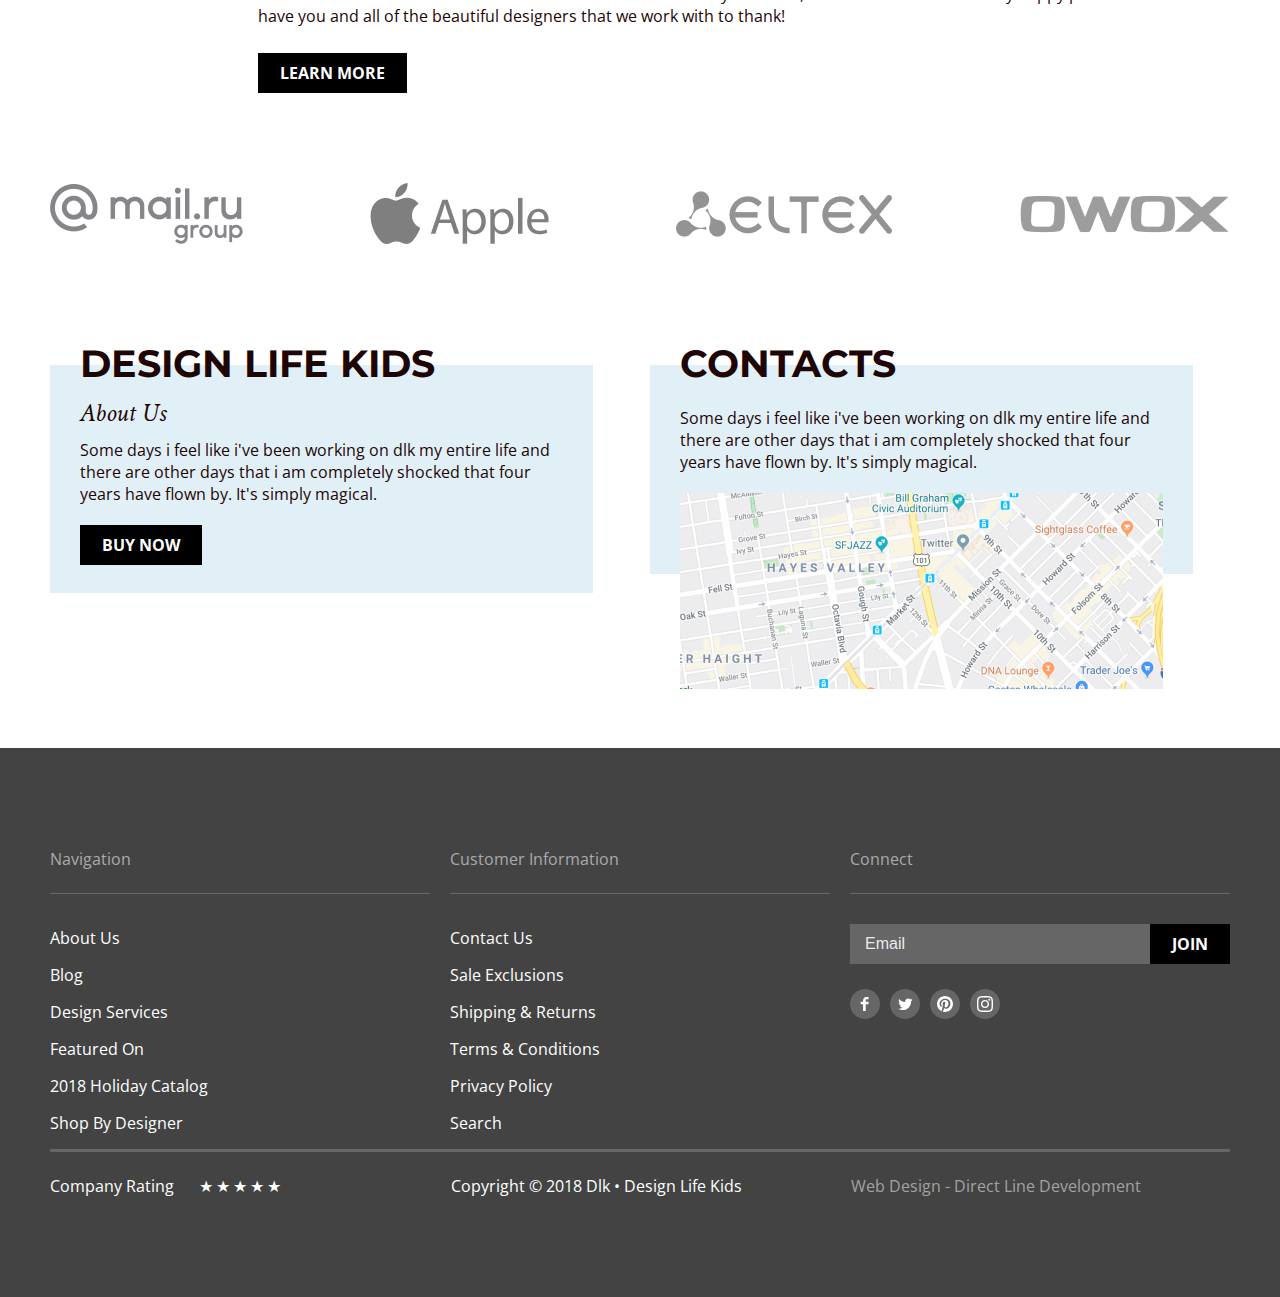
==== commit 1767fc90: "01.07" ====
--- a/index.html
+++ b/index.html
@@ -20,17 +20,18 @@
 				</a>
 				<nav class="header-nav">
 					<ul class="header-list">
-							<li class="header-item"><a class="header-link" href="pages/catalog/index.html">BLOG</a></li>
-							<li class="header-item"><a class="header-link" href="pages/contact-us/index.html">CATALOG</a></li>
+							<li class="header-item"><a class="header-link" href="pages/blog/index.html">BLOG</a></li>
+							<li class="header-item"><a class="header-link" href="pages/catalog/index.html">CATALOG</a></li>
 							<li class="header-item"><a class="header-link" href="pages/contact-us/index.html">ABOUT US</a></li>
 					</ul>
 				</nav>
-				<a class="header-find link-weight" href="#">
-					<img class="find-img" src="img/find.svg" alt="Find">CONTACT US
+				<a class="header-find" href="#">
+					<img class="find-img" src="img/find.svg" alt="Find">
 				</a>
+				<a class="link-weight btn-open_js" href="#">CONTACT US</a>
 			</div>			
 		</div>
-	</header>
+	</header> 
 	<main>	
 	<section class="poster-block">
 		<div class="container">
@@ -46,7 +47,7 @@
 				</div>
 				<div class="poster-center">
 					<h1 class="poster-title">THE OOH NOO COLLECTION</h1>
-					<p class="poster-italic">Designed in Slovenia</p>
+					<h3 class="poster-italic">Designed in Slovenia</h3>
 					<a class="btn poster-btn-main" href="#">EXPLORE NOW</a>
 				</div>			
 				<img class="poster-img" src="img/poster.png" alt="Poster">
@@ -75,8 +76,12 @@
 					</li>
 				</ul>
 				<div class="products-nav">
-						<img class="nav-to-products" src="img/left.png" alt="Left Navigation">
-						<img class="nav-to-products" src="img/right.png" alt="Right Navigation">
+						<button class="products-nav-button button-left">
+							<img class="nav-to-products" src="img/left.png" alt="Left Navigation">
+						</button>
+						<button class="products-nav-button button-right">
+							<img class="nav-to-products" src="img/right.png" alt="Right Navigation">
+						</button>
 						<p class="products-text">Modern finds for the modern home. Curated goods by unique designers around the world from fashion to furniture for kids and adults.</p>
 				</div>
 			</div>
@@ -85,25 +90,25 @@
 	<article class="delivery">
 		<div class="container">
 			<div class="delivery-content">
-				<div class="delivery-left">
 					<img class="delivery-img" src="img/delivery.jpg" alt="Delivery Poster">
-				</div>
 				<div class="delivery-right">
 					<h2 class="delivery-title">Delivery</h2>
 				<ul class="delivery-list">
-					<li class="delivery-item"><p class="italic-delivery-weight">Delivery</p></li>
-					<li class="delivery-item"><p class="italic-delivery">Guarantee</p></li>
-					<li class="delivery-item"><p class="italic-delivery">Credit</p></li>
+					<li class="delivery-item"><a class="italic-delivery-weight" href="#">Delivery</a></li>
+					<li class="delivery-item"><a class="italic-delivery" href="#">Guarantee</a></li>
+					<li class="delivery-item"><a class="italic-delivery" href="#">Credit</a></li>
 				</ul>
-				<p class="delivery-text">Some days i feel like i've been working on dlk my entire life and there are other days that i am completely shocked that four years have flown by. It's simply magical.</p>
-				<p class="delivery-text">What started as an outlet to deal  with the traumatic loss of my husband, dlk has now become a truly happy place for me and i have you and all of the beautiful designers that we work with to thank!</p>
-				<a class="btn" href="#">LEARN MORE</a>
-				</div>
+				<div class="delivery-comment">
+					<p class="delivery-text">Some days i feel like i've been working on dlk my entire life and there are other days that i am completely shocked that four years have flown by. It's simply magical.</p>
+					<p class="delivery-text">What started as an outlet to deal  with the traumatic loss of my husband, dlk has now become a truly happy place for me and i have you and all of the beautiful designers that we work with to thank!</p>
+					<a class="btn btn-delivery" href="#">LEARN MORE</a>
+				</div>				
+			</div>
 		</div>
 	</article>
 	<section class="partners">
 		<div class="container">
-			<h2 class="hidden">Partners</h2>
+			<h2 class="visually-hidden">Partners</h2>
 			<ul class="partners-list">
 				<li class="partners-item"><img class="partners-img" src="img/mail.png" alt="Mail Partner"></li>
 				<li class="partners-item"><img class="partners-img" src="img/apple.png" alt="Apple Partner"></li>
@@ -112,20 +117,26 @@
 			</ul>
 		</div>
 	</section>
-	<section class="about-contacts">
+	<section class="contacts">
 		<div class="container">
 			<div class="about-contacts">
-				<section class="about">
-					<h2 class="about-title">Design Life Kids</h2>
-					<p class="italic">About Us</p>
-					<p class="about-text">Some days i feel like i've been working on dlk my entire life and there are other days that i am completely shocked that four years have flown by. It's simply magical.</p>
-					<a class="btn" href="#">BUY NOW</a>
-				</section>
-				<section class="contacts">
-				<h2 class="contacts-title">Contacts</h2>
-				<p class="contacts-text">Some days i feel like i've been working on dlk my entire life and there are other days that i am completely shocked that four years have flown by. It's simply magical.</p>
-				<img class="contacts-img" src="img/map.jpg" alt="Here is map">
-				</section>
+				<div class="about-cols">
+					<div class="background-area-left"></div>
+					<div class="about-content-left">
+						<h2 class="about-title">Design Life Kids</h2>
+						<h3 class="about-text-title">About Us</h3>
+						<p class="about-text">Some days i feel like i've been working on dlk my entire life and there are other days that i am completely shocked that four years have flown by. It's simply magical.</p>
+						<a class="btn btn-about" href="#">BUY NOW</a>
+					</div>
+				</div>
+				<div class="about-cols">
+					<div class="background-area-right"></div>
+					<div class="about-content-right">
+						<h2 class="about-title">Contacts</h2>
+						<p class="about-text">Some days i feel like i've been working on dlk my entire life and there are other days that i am completely shocked that four years have flown by. It's simply magical.</p>
+						<img class="about-img" src="img/map.jpg" alt="Here is map">
+					</div>
+				</div>
 			</div>
 		</div>
 	</section>
@@ -133,68 +144,139 @@
 	<footer class="footer">
 		<div class="footer-container">
 			<div class="footer-content">
-				<div class="container-navigation">
-					<!-- <section class="navigation"> -->
-					<h3 class="navigation-title">Navigation</h3>
-					<img class="navigation-img" src="img/line.png" alt="Short Line">
-					<ul class="navigation-list">
-						<li class="navigation-item"><a class="footer-link" href="#">About Us</a></li>
-						<li class="navigation-item"><a class="footer-link" href="pages/blog/index.html">Blog</a></li>
-						<li class="navigation-item"><a class="footer-link" href="#">Design Services</a></li>
-						<li class="navigation-item"><a class="footer-link" href="#">Featured On</a></li>
-						<li class="navigation-item"><a class="footer-link" href="#">2018 Holiday Catalog</a></li>
-						<li class="navigation-item"><a class="footer-link" href="#">Shop By Designer</a></li>
+				<div class="container-nav">
+					<h3 class="footer-title">Navigation</h3>
+					<img class="footer-img" src="img/line.png" alt="Short Line">
+					<ul class="footer-list">
+						<li class="footer-item"><a class="footer-link" href="pages/contact-us/index.html">About Us</a></li>
+						<li class="footer-item"><a class="footer-link" href="pages/blog/index.html">Blog</a></li>
+						<li class="footer-item"><a class="footer-link" href="#">Design Services</a></li>
+						<li class="footer-item"><a class="footer-link" href="#">Featured On</a></li>
+						<li class="footer-item"><a class="footer-link" href="#">2018 Holiday Catalog</a></li>
+						<li class="footer-item"><a class="footer-link" href="#">Shop By Designer</a></li>
 					</ul>
-				<!-- </section> -->
-				</div>
-				<div class="container-navigation">
-					<!-- <section class="information"> -->
-						<h3 class="navigation-title">Customer Information</h3>
-						<img class="navigation-img" src="img/line.png" alt="Short Line">
-						<ul class="navigation-list">
-							<li class="navigation-item"><a class="footer-link" href="pages/contact-us/index.html">Contact Us</a></li>
-							<li class="navigation-item"><a class="footer-link" href="#">Sale Exclusions</a></li>
-							<li class="navigation-item"><a class="footer-link" href="#">Shipping & Returns</a></li>
-							<li class="navigation-item"><a class="footer-link" href="#">Terms & Conditions</a></li>
-							<li class="navigation-item"><a class="footer-link" href="#">Privacy Policy</a></li>
-							<li class="navigation-item"><a class="footer-link" href="#">Search</a></li>
+				</div>
+				<div class="container-nav">
+						<h3 class="footer-title">Customer Information</h3>
+						<img class="footer-img" src="img/line.png" alt="Short Line">
+						<ul class="footer-list">
+							<li class="footer-item"><a class="footer-link" href="#">Contact Us</a></li>
+							<li class="footer-item"><a class="footer-link" href="#">Sale Exclusions</a></li>
+							<li class="footer-item"><a class="footer-link" href="#">Shipping & Returns</a></li>
+							<li class="footer-item"><a class="footer-link" href="#">Terms & Conditions</a></li>
+							<li class="footer-item"><a class="footer-link" href="#">Privacy Policy</a></li>
+							<li class="footer-item"><a class="footer-link" href="#">Search</a></li>
 						</ul>
-					<!-- </section> -->
-				</div>
-				<div class="container-navigation">
-					<!-- <section class="connect"> -->
-						<h3 class="navigation-title">Connect</h3>
+				</div>
+				<div class="container-nav">
+						<h3 class="footer-title">Connect</h3>
 						<img class="connect-img" src="img/line.png" alt="Short Line">
 						<form class="connect-form" action="#">
 							<input class="connect-input" type="email" name="email" placeholder="Email">
 							<input class="btn" type="button" value="JOIN">
 						</form>
 						<ul class="social-list">
-							<li class="social-item"><a class="social-link" href="#"><img class="social-img" src="img/facebook.svg" alt="Icon Facebook"></a></li>
-							<li class="social-item"><a class="social-link" href="#"><img class="social-img" src="img/twitter.svg" alt="Icon Twitter"></a></li>
-							<li class="social-item"><a class="social-link" href="#"><img class="social-img" src="img/pinterest.svg" alt="Icon Pinterest"></a></li>
-							<li class="social-item"><a class="social-link" href="#"><img class="social-img" src="img/instagram.svg" alt="Icon Instagram"></a></li>
+							<li class="social-item">
+								<a class="social-link" href="#">
+									<svg class="svg-property" viewBox="0 0 30 30" xmlns="http://www.w3.org/2000/svg">
+										<path class="social-background" d="M0 15C0 6.71573 6.71573 0 15 0C23.2843 0 30 6.71573 30 15C30 23.2843 23.2843 30 15 30C6.71573 30 0 23.2843 0 15Z"/>
+										<path class="social-icon" d="M18.5527 10.3672H16.2967C16.0307 10.3672 15.7337 10.7172 15.7337 11.1852V12.8142H18.5527V15.1352H15.7337V22.1052H13.0707V15.1352H10.6577V12.8142H13.0707V11.4472C13.0707 9.48817 14.4317 7.89417 16.2967 7.89417H18.5527V10.3672Z"/>
+									</svg>
+								</a>
+							</li>
+							<li class="social-item">
+								<a class="social-link" href="#">
+									<svg class="svg-property" viewBox="0 0 30 30" xmlns="http://www.w3.org/2000/svg">
+										<path class="social-background" d="M0 15C0 6.71573 6.71573 0 15 0C23.2843 0 30 6.71573 30 15C30 23.2843 23.2843 30 15 30C6.71573 30 0 23.2843 0 15Z"/>
+										<path class="social-icon" d="M21.1006 12.289C21.1056 12.416 21.1096 12.543 21.1096 12.672C21.1096 16.576 18.1366 21.078 12.7026 21.078C11.0346 21.078 9.48058 20.588 8.17358 19.75C8.40658 19.777 8.64158 19.791 8.87958 19.791C10.2636 19.791 11.5376 19.318 12.5486 18.525C11.2556 18.502 10.1656 17.648 9.78758 16.475C9.96858 16.51 10.1546 16.527 10.3446 16.527C10.6136 16.527 10.8746 16.492 11.1226 16.424C9.77158 16.152 8.75158 14.959 8.75158 13.527V13.49C9.15058 13.711 9.60758 13.844 10.0916 13.859C9.29858 13.33 8.77758 12.426 8.77758 11.4C8.77758 10.859 8.92258 10.352 9.17658 9.916C10.6326 11.703 12.8106 12.879 15.2656 13.002C15.2156 12.785 15.1906 12.56 15.1906 12.328C15.1906 10.697 16.5126 9.375 18.1446 9.375C18.9936 9.375 19.7616 9.732 20.2996 10.307C20.9736 10.176 21.6056 9.93 22.1766 9.59C21.9556 10.281 21.4886 10.859 20.8766 11.225C21.4746 11.154 22.0446 10.996 22.5756 10.76C22.1776 11.352 21.6776 11.873 21.1006 12.289Z"/>
+									</svg>											
+								</a>
+							</li>
+							<li class="social-item">
+								<a class="social-link" href="#">
+									<svg class="svg-property" viewBox="0 0 30 30" xmlns="http://www.w3.org/2000/svg">
+										<path class="social-background" d="M0 15C0 6.71573 6.71573 0 15 0C23.2843 0 30 6.71573 30 15C30 23.2843 23.2843 30 15 30C6.71573 30 0 23.2843 0 15Z"/>
+										<path class="social-icon" d="M15.0005 7C10.5825 7 7 10.5816 7 15.0005C7 18.2754 8.97001 21.0902 11.7896 22.3273C11.767 21.7694 11.7858 21.0977 11.9279 20.49C12.0821 19.8408 12.9571 16.1313 12.9571 16.1313C12.9571 16.1313 12.7021 15.6205 12.7021 14.865C12.7021 13.6796 13.3898 12.7943 14.245 12.7943C14.9722 12.7943 15.3241 13.3409 15.3241 13.9957C15.3241 14.7267 14.8575 15.8208 14.6176 16.8341C14.4172 17.6836 15.0428 18.3751 15.8801 18.3751C17.3957 18.3751 18.4165 16.4286 18.4165 14.1218C18.4165 12.3691 17.2358 11.0567 15.088 11.0567C12.6617 11.0567 11.1498 12.8658 11.1498 14.8866C11.1498 15.5847 11.3549 16.0758 11.6767 16.4559C11.8253 16.6318 11.8451 16.7014 11.7914 16.9027C11.7538 17.0486 11.6654 17.4042 11.6287 17.5444C11.5751 17.7466 11.4114 17.82 11.2288 17.7448C10.1102 17.2885 9.58999 16.0645 9.58999 14.6881C9.58999 12.4161 11.5064 9.68972 15.3072 9.68972C18.3619 9.68972 20.3724 11.9015 20.3724 14.2732C20.3724 17.4117 18.6282 19.7562 16.0551 19.7562C15.1924 19.7562 14.3795 19.2895 14.1011 18.7599C14.1011 18.7599 13.6363 20.6029 13.5385 20.9585C13.3691 21.5747 13.037 22.1919 12.7332 22.6717C13.4529 22.8843 14.213 23 15.0005 23C19.4184 23 23 19.4184 23 15.0005C23 10.5816 19.4184 7 15.0005 7Z"/>
+									</svg>										
+								</a>
+							</li>
+							<li class="social-item">
+								<a class="social-link" href="#">
+									<svg class="svg-property" viewBox="0 0 30 30" xmlns="http://www.w3.org/2000/svg">
+										<path class="social-background" d="M0 15C0 6.71573 6.71573 0 15 0C23.2843 0 30 6.71573 30 15C30 23.2843 23.2843 30 15 30C6.71573 30 0 23.2843 0 15Z"/>
+										<path class="social-icon" d="M15 7C12.8273 7 12.5549 7.0092 11.7016 7.04813C10.8501 7.08697 10.2686 7.22223 9.7597 7.42C9.23363 7.62443 8.7875 7.89797 8.3427 8.3427C7.89797 8.7875 7.62443 9.23363 7.42 9.7597C7.22223 10.2686 7.08697 10.8501 7.04813 11.7016C7.0092 12.5549 7 12.8273 7 15C7 17.1727 7.0092 17.4451 7.04813 18.2984C7.08697 19.1499 7.22223 19.7314 7.42 20.2403C7.62443 20.7664 7.89797 21.2125 8.3427 21.6573C8.7875 22.102 9.23363 22.3756 9.7597 22.58C10.2686 22.7778 10.8501 22.913 11.7016 22.9519C12.5549 22.9908 12.8273 23 15 23C17.1727 23 17.4451 22.9908 18.2984 22.9519C19.1499 22.913 19.7314 22.7778 20.2403 22.58C20.7664 22.3756 21.2125 22.102 21.6573 21.6573C22.102 21.2125 22.3756 20.7664 22.58 20.2403C22.7778 19.7314 22.913 19.1499 22.9519 18.2984C22.9908 17.4451 23 17.1727 23 15C23 12.8273 22.9908 12.5549 22.9519 11.7016C22.913 10.8501 22.7778 10.2686 22.58 9.7597C22.3756 9.23363 22.102 8.7875 21.6573 8.3427C21.2125 7.89797 20.7664 7.62443 20.2403 7.42C19.7314 7.22223 19.1499 7.08697 18.2984 7.04813C17.4451 7.0092 17.1727 7 15 7ZM15 8.44143C17.1361 8.44143 17.3891 8.4496 18.2327 8.4881C19.0127 8.52367 19.4363 8.65397 19.7182 8.76353C20.0916 8.90867 20.3581 9.08203 20.638 9.362C20.918 9.6419 21.0913 9.9084 21.2365 10.2818C21.346 10.5637 21.4763 10.9873 21.5119 11.7673C21.5504 12.6109 21.5586 12.8639 21.5586 15C21.5586 17.1361 21.5504 17.3891 21.5119 18.2327C21.4763 19.0127 21.346 19.4363 21.2365 19.7182C21.0913 20.0916 20.918 20.3581 20.638 20.638C20.3581 20.918 20.0916 21.0913 19.7182 21.2365C19.4363 21.346 19.0127 21.4763 18.2327 21.5119C17.3892 21.5504 17.1363 21.5586 15 21.5586C12.8637 21.5586 12.6108 21.5504 11.7673 21.5119C10.9873 21.4763 10.5637 21.346 10.2818 21.2365C9.9084 21.0913 9.64193 20.918 9.36197 20.638C9.08207 20.3581 8.90867 20.0916 8.76353 19.7182C8.65397 19.4363 8.52367 19.0127 8.4881 18.2327C8.4496 17.3891 8.44143 17.1361 8.44143 15C8.44143 12.8639 8.4496 12.6109 8.4881 11.7673C8.52367 10.9873 8.65397 10.5637 8.76353 10.2818C8.90867 9.9084 9.08203 9.6419 9.36197 9.362C9.64193 9.08203 9.9084 8.90867 10.2818 8.76353C10.5637 8.65397 10.9873 8.52367 11.7673 8.4881C12.6109 8.4496 12.8639 8.44143 15 8.44143ZM10.8919 15C10.8919 12.7311 12.7311 10.8919 15 10.8919C17.2689 10.8919 19.1081 12.7311 19.1081 15C19.1081 17.2689 17.2689 19.1081 15 19.1081C12.7311 19.1081 10.8919 17.2689 10.8919 15ZM15 17.6667C13.5272 17.6667 12.3333 16.4728 12.3333 15C12.3333 13.5272 13.5272 12.3333 15 12.3333C16.4728 12.3333 17.6667 13.5272 17.6667 15C17.6667 16.4728 16.4728 17.6667 15 17.6667ZM19.2704 11.6896C19.8006 11.6896 20.2304 11.2598 20.2304 10.7296C20.2304 10.1994 19.8006 9.76957 19.2704 9.76957C18.7402 9.76957 18.3104 10.1994 18.3104 10.7296C18.3104 11.2598 18.7402 11.6896 19.2704 11.6896Z"/>
+									</svg>																			
+								</a>
+							</li>
 						</ul>
-					<!-- </section> -->
-				</div>
-							
-			</div>
-			<img class="author-img" src="/img/line.png" alt="Long Line">
-			<div class="container-author">
-				<div class="footer-rating">
-					<p class="author-text">Company Rating</p>
-					<ul class="rating-list">
-						<li class="rating-item"><img class="author-img" src="img/star.png" alt="Star"></li>
-						<li class="rating-item"><img class="author-img" src="img/star.png" alt="Star"></li>
-						<li class="rating-item"><img class="author-img" src="img/star.png" alt="Star"></li>
-						<li class="rating-item"><img class="author-img" src="img/star.png" alt="Star"></li>
-						<li class="rating-item"><img class="author-img" src="img/star.png" alt="Star"></li>
-					</ul>
-				</div>
-				<p class="author-text">Copyright C 2018 Dlk dot Design Life Kids</p>
-				<p class="author-text-grey">Web Design - Direct Line Development</p>
+				</div>		
+			</div>
+			<img class="author-img" src="img/line.png" alt="Long Line">
+			<div class="author-content">
+				<div class="rating-list">
+					<p class="rating-text">Company Rating</p>
+					<div class="rating-area">
+						<input class="rating-radio" type="radio" id="star-1" name="rating" value="1">
+						<label for="star-1"></label>
+						<input class="rating-radio" type="radio" id="star-2" name="rating" value="2">
+						<label for="star-2"></label>
+						<input class="rating-radio" type="radio" id="star-3" name="rating" value="3">
+						<label for="star-3"></label>
+						<input class="rating-radio" type="radio" id="star-4" name="rating" value="4">
+						<label for="star-4"></label> 
+						<input class="rating-radio" type="radio" id="star-5" name="rating" value="5">
+						<label for="star-5"></label>	
+					</div>
+				</div>
+				<p class="author-text">Copyright © 2018 Dlk • Design Life Kids</p>
+				<div class="author-paddiing">
+					<a class="author-link" href="#">Web Design - Direct Line Development</a>
+				</div>
 			</div>	
-		</div>
+		</div>	
 	</footer>
+	<div class="bg-wrapper bg-wrapper_close popup_js">
+		<div class="bg-full bg_js"></div>
+		<form class="popup-form wrapper-form">
+			<div class="form-row">
+				<label class="form-line">
+					<span class="label-control form-text">Name</span>
+					<input class="input-form input_js" type="text" name="name" placeholder="Ivan Ivanov">
+				</label>
+			</div>
+			<div class="form-row form-row-margin">
+				<label class="form-col form-padding-right">
+					<span class="label-control form-text">Phone</span>
+					<input class="input-form" type="text" name="phone">
+				</label>
+				<label class="form-col form-padding-left">
+					<span class="label-control form-text">Email</span>
+					<input class="input-form" type="email" name="email">
+				</label>
+			</div>
+			<div class="form-row form-row-margin">
+				<label class="form-line">
+					<span class="label-control form-text">Message</span>
+					<textarea class="input-form" name="message" cols="40" rows="10"></textarea>
+				</label>
+			</div>
+			<div class="form-row form-row-margin">
+				<label class="checkbox-wrapper">
+					<input class="checkbox visually-hidden" type="checkbox" name="accept" value="scd">
+					<span class="checkbox_checker"></span>
+					<span class="form-text">By clicking on the button, you consent to the processing of your personal data</span>
+				</label>
+			</div>
+			<div class="dis">
+				<button class="btn" type="submit">SUBMIT</button>
+			</div>
+			<button class="close-button btn-close_js" type="button">
+				<svg width="15" height="15" viewBox="0 0 15 15" fill="none" xmlns="http://www.w3.org/2000/svg">
+					<path d="M2.21902 14.6113C1.70029 15.1295 0.893368 15.1295 0.374636 14.6113C0.11527 14.3522 -6.13512e-07 14.0355 -5.9841e-07 13.69C-5.83308e-07 13.3445 0.11527 13.0278 0.374636 12.7687L5.64841 7.5L0.374637 2.23127C0.115271 1.97215 -7.23629e-08 1.65547 -5.72611e-08 1.30998C-4.21593e-08 0.964491 0.115271 0.647806 0.374637 0.388689C0.893369 -0.129545 1.70029 -0.129545 2.21902 0.388689L7.4928 5.65738L12.7666 0.38869C13.2853 -0.129545 14.0922 -0.129545 14.611 0.38869C15.1297 0.906924 15.1297 1.71304 14.611 2.23127L9.33718 7.5L14.611 12.7687C15.1297 13.287 15.1297 14.0931 14.611 14.6113C14.0922 15.1295 13.2853 15.1295 12.7666 14.6113L7.4928 9.34258L2.21902 14.6113Z" fill="white"/>
+				</svg>					
+			</button>
+		</form>
+	</div>
+	<script src="main.js"></script>
 </body>
 </html>--- a/common.css
+++ b/common.css
@@ -66,7 +66,7 @@
 }
 
 
-/* Header */
+/* HEADER */
 
 .header-block {
   padding-top: 50px;
@@ -81,6 +81,14 @@
   margin-right: 60px;
 }
 
+.header-img-main:hover {
+  opacity: 0.5;
+}
+
+.header-img-main:active {
+  opacity: 0.2;
+}
+
 .header-list {
   display: flex;
   padding-inline-start: 0px;
@@ -97,6 +105,18 @@
   margin-right: 20px;
 }
 
+.header-link:hover {
+  opacity: 0.5;
+}
+
+.header-link:active {
+  opacity: 0.2;
+}
+
+.header-find {
+  margin-left: auto;
+}
+
 .link-weight {
   font-weight: bold;
   font-style: normal;
@@ -106,16 +126,28 @@
   color: #1e0606;
 }
 
-.header-find {
-  margin-left: auto;
+.link-weight:hover {
+  opacity: 0.5;
+}
+
+.link-weight:active {
+  opacity: 0.2;
 }
 
 .find-img {
-  margin-right: 24px;
-}
-
-
-/* Footer */
+  margin-right: 23.45px;
+}
+
+.find-img:hover {
+  opacity: 0.5;
+}
+
+.find-img:active {
+  opacity: 0.2;
+}
+
+
+/* FOOTER */
 
 .footer {
   background-color: #434343;
@@ -134,8 +166,6 @@
 .footer-content {
   display: flex;
   justify-content: space-between;
-  
-  margin: 0;
 }
 
 .container-nav {
@@ -160,7 +190,6 @@
 
 .footer-list {
   padding-inline-start: 0px;
-
   margin: 0;
 }
 
@@ -173,6 +202,9 @@
   margin-bottom: 25px;
 }
 
+
+/* form */
+
 .connect-form {
   margin-bottom: 25px;
 
@@ -180,58 +212,94 @@
 }
 
 .connect-input {
+  padding: 9px 15px;
+
   min-height: 40px;
-
-  background-color: #666666;
-}
+  width: 100%;
+
+  color: #EBEBEB;
+  background:#666666;
+
+  border: 0;
+}
+
+.connect-input:focus {
+  outline: none;
+  border: 1px solid #FFFDFD;
+  border-radius: 0;
+}
+
+.connect-input::placeholder {
+  font-weight: 400;
+  font-style: normal;
+  font-size: 16px;
+  line-height: 22px;
+
+  color: #EBEBEB;
+}
+
+
+/* svg */
 
 .social-list {
+  padding-inline-start: 0px;
+  margin: 0;
+
   display: flex;
   justify-content: left;
-
-  padding-inline-start: 0px;
-
-  margin: 0;
 }
 
 .social-link {
   margin-right: 10px;
 }
 
-
-
-
+.svg-property {
+  width: 30px;
+  height: 30px;
+}
+
+.social-background {
+  fill-rule: evenodd;
+  clip-rule: evenodd;
+
+  fill: rgba(102, 102, 102, 1);
+}
+
+.social-background:hover {
+  fill: rgba(85, 85, 85, 1);
+}
+
+.social-background:active {
+  fill: rgba(74, 74, 74, 1);
+}
+
+.social-icon {
+  fill-rule: evenodd;
+  clip-rule: evenodd;
+
+  fill: rgba(255, 255, 255, 1);
+}
+
+.social-icon:hover {
+  fill: rgba(161, 161, 161, 1);
+}
+
+.social-icon:active {
+  fill: rgba(105, 105, 105, 1);
+}
+
+.author-content {
+  padding-top: 23px;
+
+  display: flex;
+}
 
 .footer-author {
+  margin: 0;
+
   display: flex;
   justify-content: space-between;
-
-  margin: 0;
-}
-
-.rating-text {
-  margin-right: 25px;
-}
-
-.footer-rating {
-  display: flex;
-
-  /* margin-right: 155px; */
-}
-
-.rating-list {
-  display: flex;
-
-  padding-inline-start: 0px;
-
-}
-
-.rating-text {
-  margin-right: 25px;
-}
-
-.rating-link {
-  margin-right: 3px;
+  align-items: center;
 }
 
 .footer-link {
@@ -243,13 +311,12 @@
   color: #ffffff;
 }
 
-.author-text {
-  font-weight: normal;
-  font-style: normal;
-  font-size: 16px;
-  line-height: 22px;
-
-  color: #ffffff;
+.footer-link:hover {
+  opacity: 0.5
+}
+
+.footer-link:active {
+  opacity: 0.5
 }
 
 .author-text-grey {
@@ -257,83 +324,175 @@
   font-style: normal;
   font-size: 16px;
   line-height: 22px;
-
   color: #a2a2a2;
 }
 
-.rating-link:hover {
-  background-image: url(img/image-1.png);
-}
-
-
-
-
-/* image */
+.author-text {
+  padding-left: 170px;
+  margin:0;
+
+  font-weight: normal;
+  font-style: normal;
+  font-size: 16px;
+  line-height: 22px;
+
+  color: #ffffff;
+}
+
+.author-paddiing {
+  padding-left: 109px;
+}
+
+.author-link {
+  font-weight: normal;
+  font-style: normal;
+  font-size: 16px;
+  line-height: 22px;
+
+  color: #a2a2a2;
+}
+
+.author-link:hover {
+  text-decoration-line: underline;
+  
+  color: #ffffff;
+}
+
+.author-link:active {
+  text-decoration-line: underline;
+  
+  color: #ffffff;
+}
+
+
+/* rating */
+
+.footer-rating {
+  display: flex;
+}
+
+.rating-text {
+  padding-right: 22px;
+  margin: 0;
+
+  font-weight: normal;
+  font-style: normal;
+  font-size: 16px;
+  line-height: 22px;
+
+  color: #ffffff;
+}
+
+.rating-text:hover {
+  color: #c29974;
+}
+
+.rating-list {
+  display: flex;
+  align-items: center;
+  cursor: pointer;
+}
+
+.rating-area {
+	overflow: hidden;
+}
+.rating-area:not(:checked) > input {
+	display: none;
+}
+.rating-area:not(:checked) > label {
+	float: right;
+	width: 17px;
+	padding: 0;
+	cursor: pointer;
+	font-size: 16px;
+	line-height: 22px;
+	color: #ffffff;
+  padding-left: 3px;
+}
+.rating-area:not(:checked) > label:before {
+	content: '★';
+}
+.rating-area > input:checked ~ label {
+	color: #C29974;
+}
+.rating-area:not(:checked) > label:hover,
+.rating-area:not(:checked) > label:hover ~ label {
+	color: #836E5B;
+}
+.rating-area > input:checked + label:hover,
+.rating-area > input:checked + label:hover ~ label,
+.rating-area > input:checked ~ label:hover,
+.rating-area > input:checked ~ label:hover ~ label,
+.rating-area > label:hover ~ input:checked ~ label {
+	color: #836E5B;
+}
+.rate-area > label:active {
+	position: relative;
+}
+
+
+/* images */
 
 .image-1 {
+  margin-right: 20px;
+  padding: 103px 76px 103px 75px;
+
+  width: 280px;
+  height: 270px;
+
+  text-align: center;
+
   background-image: url(img/image-1.png);
   background-repeat: no-repeat;
   background-size: contain;
   background-position: center;
-
+}
+
+.image-2 {
   margin-right: 20px;
-  padding: 103px 76px 103px 75px;
+  padding: 103px 63px 103px 62px;
 
   width: 280px;
   height: 270px;
 
   text-align: center;
-}
-
-.image-2 {
+
   background-image: url(img/image-2.png);
   background-repeat: no-repeat;
   background-size: contain;
   background-position: center;
-
+}
+
+.image-3 {
   margin-right: 20px;
-  padding: 103px 63px 103px 62px;
+  padding: 119px 105px 119px 104px;
 
   width: 280px;
   height: 270px;
 
   text-align: center;
-}
-
-.image-3 {
+
   background-image: url(img/image-3.png);
   background-repeat: no-repeat;
   background-size: contain;
   background-position: center;
-
-  padding: 119px 100px;
-
-  width: 270px;
+}
+
+.image-4 {
+  padding: 119px 44px;
+
+  width: 280px;
   height: 270px;
 
   text-align: center;
-}
-
-.image-4 {
+
   background-image: url(img/image-4.png);
   background-repeat: no-repeat;
   background-size: contain;
   background-position: center;
-
-  padding: 119px 44px;
-
-  width: 280px;
-  height: 270px;
-
-  text-align: center;
 }
 
 .image-5 {
-  background-image: url(img/image-5.png);
-  background-repeat: no-repeat;
-  background-size: contain;
-  background-position: center;
-
   margin-left: 20px;
   padding: 119px 105px;
   
@@ -342,20 +501,255 @@
 
   text-align: center;
 
-
+  background-image: url(img/image-5.png);
+  background-repeat: no-repeat;
+  background-size: contain;
+  background-position: center;
 }
 
 .image-6 {
+  margin-left: 20px;
+  padding: 103px 63px 103px 62px;
+
+  width: 280px;
+  height: 270px;
+
+  text-align: center;
+  
   background-image: url(img/image-6.png);
   background-repeat: no-repeat;
   background-size: contain;
   background-position: center;
-
-  margin-left: 20px;
-  padding: 103px 63px 103px 62px;
-
-  width: 280px;
-  height: 270px;
-
-  text-align: center;
+}
+
+
+/* form */
+
+.wrapper-form {
+  background-color: #E5EAF8;
+
+  padding: 42px 40px;
+  width: 680px;
+}
+
+.form-row {
+  display: flex;
+  flex-wrap: wrap;
+}
+
+.form-row-margin {
+  margin: 20px 0;
+}
+
+.form-line {
+  display: flex;
+  flex-direction: column;
+  
+  width: 100%;
+}
+
+.form-col {
+  display: flex;
+  flex-direction: column;
+  
+  width: 50%;
+}
+
+.form-padding-right {
+  padding-right: 10px;
+}
+
+.form-padding-left {
+  padding-left: 10px;
+}
+
+.checkbox-wrapper {
+  display: flex;
+  align-items: center;
+  
+  width: 100%;
+}
+
+.checkbox_checker {
+  display: flex;
+  align-items: center;
+  justify-content: center;
+
+  width: 19px;
+  height: 19px;
+
+  border: 2px solid #C29974;
+  box-sizing: border-box;
+  border-radius: 3px;
+
+  margin-right: 15px;
+}
+
+.checkbox-wrapper input:checked ~ .checkbox_checker::before {
+  content: "";
+  background-image: url(img/check.png);
+
+  width: 15px;
+  height: 15px;
+}
+
+.label-control {
+  padding-bottom: 3px;
+}
+
+.input-form {
+  background-color: #ffffff;
+  border: 2px solid #C7C1C1;
+  border-radius: 0;
+
+  height: 50px;
+  width: 100%;
+
+  padding: 14px 20px 11px;
+
+  outline: none;
+}
+
+.input-form:hover {
+  border: 2px solid #C29974;
+}
+
+.input-form:active {
+  border: 2px solid #C29974;
+}
+
+.input-form:focus {
+  border: 2px solid #C29974;
+}
+
+
+.input-form::placeholder {
+  font-weight: 400;
+  font-style: normal;
+  font-size: 18px;
+  line-height: 25px;
+
+  color: #1e0606;
+}
+
+.form-text {
+  font-weight: 400;
+  font-style: normal;
+  font-size: 14px;
+  line-height: 19px;
+
+  color: #1e0606;
+}
+
+.visually-hidden {
+  position:absolute;
+  white-space: nowrap;
+  width: 1px;
+  height: 1px;
+  overflow: hidden;
+  border: 0;
+  padding: 0;
+  clip: rect(0 0 0 0);
+  clip-path: inset(50%);
+  margin: 20px -10px;
+}
+
+.description-block {
+  display: flex;
+  flex-direction: column;
+}
+
+.description-text {
+  margin: 0;
+  padding-bottom: 20px;
+
+  font-weight: 400;
+  font-style: normal;
+  font-size: 16px;
+  line-height: 22px;
+
+  color: #1e0606;
+
+  width: 380px;
+}
+
+.description-mark-text {
+  font-family: "Montserrat", sans-serif;
+  font-weight: 600;
+  font-style: normal;
+  font-size: 26px;
+  line-height: 34px;
+  text-transform: uppercase;
+
+  color: #c29974;
+
+  width: 380px;
+
+  margin: 0;
+}
+
+
+/* bg */
+
+.bg-wrapper {
+  display: flex;
+
+  position: fixed;
+  top: 0;
+  left: 0;
+  width: 100%;
+  height: 100%;
+
+  background-color: rgba(125, 151, 218, 0.8);
+}
+
+.bg-wrapper_close {
+  display: none;
+}
+
+.bg-full {
+  position: absolute;
+  top: 0;
+  left: 0;
+  width: 100%;
+  height: 100%;
+}
+
+.popup-form {
+  margin: 0;
+  margin: auto;
+
+  position: relative;
+}
+
+.close-button {
+  border: none;
+  background-color: transparent;
+  cursor: pointer;
+
+  position: absolute;
+  top: 0;
+  right: -25px;
+
+  margin: 0;
+  padding: 0;
+  width: 15px;
+  height: 15px;
+}
+
+/* disabled button */
+
+.dis {
+  position: relative;
+  display: inline-block;
+}
+
+.dis:after {
+  position: absolute;
+  content: '';
+  width: 100%;
+  height: 100%;
+  background: rgba(193, 193, 193, 0.5);
+  top: 0px;
+  left: 0;
 }--- a/style.css
+++ b/style.css
@@ -1,20 +1,23 @@
 /* MAIN */
 
+
 /* poster */
-
-
-.poster-content {
-margin-top: 129px;
-
-  display: flex;
-  background-color: #eee4db;  
-
-  height: 372px;
-}
 
 .poster-left {
   margin-left: 28px;
-  margin-top: 19px;
+  margin-top: 17px;
+}
+
+.poster-main-text {
+  font-family: "Montserrat", sans-serif;
+  font-weight: 300;
+  font-style: normal;
+  font-size: 60px;
+  line-height: 73px;
+
+  color: rgba(30, 6, 6, 0.05);
+
+  margin: 0;
 }
 
 .poster-block-buttons {
@@ -23,6 +26,31 @@
 
   margin-top: 10px;
   margin-left: 3px;
+}
+
+.poster-btn {
+  margin-bottom: 11px;
+  padding: 0;
+  width: 31px;
+  height: 3px;
+  
+  border: none;
+
+  background-color: #d6cac2;
+}
+
+.poster-btn-main {
+  display: inline-block;
+}
+
+.poster-btn-mark {
+  background-color: #c9afaa;
+}
+
+.poster-btn-active:hover {
+  background-color: #725f5b;
+
+  cursor: pointer;
 }
 
 .poster-center {
@@ -30,60 +58,14 @@
   margin-top: 89px;
 }
 
-
-.poster-note {
-  background-color: #c29974;
-}
-
-.poster-btn {
-  width: 31px;
-  height: 3px;
-  padding: 0;
-
-  border: none;
-
-  background-color: #d6cac2;
-
-  margin-bottom: 11px;
-}
-
-.poster-btn-mark {
-  background-color: #725f5b;
-}
-
-.poster-btn-active:hover {
-  background-color: #725f5b;
-
-  cursor: pointer;
-}
-
-/* .poster-img {
-  background-image: url(img/poster.png);
-  background-repeat: no-repeat;
-  background-size: contain;
-
-  width: 635px;
-  height: 500 px;
-} */
-
-/* .poster-item {
-  margin-top: 0px;
-  margin-bottom: 11px;
-} */
-
-.poster-main-text {
-  font-family: "Montserrat", sans-serif;
-  font-weight: 300;
-  font-style: normal;
-  font-size: 60px;
-  line-height: 73px;
-
-  color: rgba(30, 6, 6, 0.05);
-
-  margin: 0;
-}
-
-
+.poster-content {
+  margin-top: 129px;
+
+  display: flex;
+  background-color: #eee4db;  
+
+  height: 372px;
+}
 
 .poster-title {
   font-weight: bold;
@@ -94,7 +76,6 @@
   color: #1e0606;
 
   margin: 0;
-
   width: 307px;
 }
 
@@ -108,13 +89,21 @@
   color: #1e0606;
 
   margin: 0;
-
-  padding-top: 20px;
-  padding-bottom: 20px;
-}
-
-.poster-btn-main {
-  display: inline-block;
+  padding: 20px 0;
+}
+
+.poster-img {
+  position: relative;
+  top: -89px;
+  left: 5px;
+
+  width: auto;
+  height: 461px;
+}
+
+.poster-note {
+  background-color: #c29974;
+  height: 39px;
 }
 
 .poster-text {
@@ -122,39 +111,20 @@
   font-style: normal;
   font-size: 12px;
   line-height: 16px;
+  text-align: center;
+  text-transform: uppercase;
 
   color: #ffffff;
 
   margin: 0;
-
-  padding: 11px;
-
-  text-align: center;
-}
-
-.poster-img {
-  position: absolute;
-
-  /* top: 10px; */
-  left: 850px;
-  top: 146px;
+  padding: 11px 0;  
 }
 
 
 /* products */
 
-.products-list {
-  display: flex;
-
-  margin: 0;
-  padding-inline-start: 0px;  
-}
-
-.products-nav {
-  display: flex;
-  align-items: center;
-
-  margin-top: 33px;
+.products-content {
+  margin-top: 90px;
 }
 
 .products-title {
@@ -168,8 +138,14 @@
 
   margin: 0;
 
-  padding-top: 90px;
   padding-bottom: 30px;
+}
+
+.products-list {
+  display: flex;
+
+  margin: 0;
+  padding-inline-start: 0px;  
 }
 
 .product-link {
@@ -182,8 +158,31 @@
   color: #ffffff;
 }
 
-.nav-to-products {
-  padding-right: 6px;
+.product-link:hover {
+  text-decoration: underline;
+}
+
+.product-link:active {
+  text-decoration: underline;
+}
+
+.products-nav {
+  display: flex;
+  align-items: center;
+
+  margin-top: 33px;
+}
+
+.products-nav-button {  
+  padding: 0;
+
+  border: none;
+
+  cursor: pointer;
+}
+
+.button-right {
+  margin-left: 6px;
 }
 
 .products-text {
@@ -194,11 +193,28 @@
 
   color: #1e0606;
 
+  box-sizing: content-box;
   width: 580px;
 
   padding-left: 20px;
 
   margin: 0;
+}
+
+
+/* delivery */
+
+.delivery-content {
+  display: flex;
+
+  margin-top: 90px;
+}
+
+.delivery-right {
+  margin-left: 60px;
+  margin-top: 30px;
+  
+  display: block;
 }
 
 .delivery-title {
@@ -209,6 +225,14 @@
   line-height: 46px;
 
   color: #1e0606;
+
+  margin: 0;
+  padding-left: 61px;
+}
+
+.delivery-list {
+  padding-inline-start: 0px;
+  margin: 0;
 }
 
 .italic-delivery-weight {
@@ -218,7 +242,17 @@
   font-size: 26px;
   line-height: 32px;
 
-  color: #1e0606;
+  display: inline-block;
+
+  margin-top: 6px;
+  margin-bottom: 11px;
+  padding: 11px 180px 11px 60px;
+
+  color: #1e0606;
+
+  background-color: rgba(112, 187, 220, 0.2);
+
+  cursor: pointer;
 }
 
 .italic-delivery {
@@ -229,6 +263,17 @@
   line-height: 32px;
 
   color: #1e0606;
+
+  display: inline-block;
+  margin: 0;
+  padding: 11px 180px 11px 60px;
+
+  cursor: pointer;
+}
+
+.delivery-comment {
+  margin-top: 19px;
+  padding-left: 60px;
 }
 
 .delivery-text {
@@ -238,6 +283,76 @@
   line-height: 22px;
 
   color: #1e0606;
+
+  margin: 0;
+  padding-bottom: 15px;
+
+}
+
+.btn-delivery {
+  display: inline-block;
+
+  margin-top: 11px;
+}
+
+
+/* partners */
+
+.partners-list {
+  display: flex;
+  justify-content: space-between;
+  align-items: center;
+
+  margin: 90px 0 0;
+  padding-inline-start: 0px;
+}
+
+
+/* contacts */
+
+.about-contacts {
+  display: flex;
+
+  height: 349px;
+  margin: 90px 0 60px;
+}
+
+.about-cols {
+  margin-right: 57px;
+}
+
+.about-content-left {
+  position: relative;
+  top: -226px;
+  left: 30px; 
+  
+  width: 483px;
+}
+
+.about-content-right {
+  position: relative;
+  top: -207px;
+  left: 30px; 
+  
+  width: 483px;
+}
+
+.background-area-left {
+  position: relative;
+  top: 26px; 
+
+  background-color: #E1F0F7;
+  width: 543px;
+  height: 228px;
+}
+
+.background-area-right {
+  position: relative;
+  top: 26px; 
+
+  background-color: #E1F0F7;
+  width: 543px;
+  height: 209px;
 }
 
 .about-title {
@@ -246,8 +361,23 @@
   font-style: normal;
   font-size: 38px;
   line-height: 46px;
-
-  color: #1e0606;
+  text-transform: uppercase;
+
+  color: #1e0606;
+
+  margin: 0;
+  padding-bottom: 10px;
+}
+.about-text-title {
+  font-family: "Crimson Text", serif;
+  font-weight: normal;
+  font-style: italic;
+  font-size: 26px;
+  line-height: 32px;
+
+  color: #1e0606;
+
+  margin: 0;  
 }
 
 .about-text {
@@ -257,58 +387,11 @@
   line-height: 22px;
 
   color: #1e0606;
-}
-
-.contacts-title {
-  font-family: "Montserrat", sans-serif;
-  font-weight: bold;
-  font-style: normal;
-  font-size: 38px;
-  line-height: 46px;
-
-  color: #1e0606;
-}
-
-.contacts-text {
-  font-weight: normal;
-  font-style: normal;
-  font-size: 16px;
-  line-height: 22px;
-
-  color: #1e0606;
-}
-
-.partners-list {
-  display: flex;
-  justify-content: center;
-
-  padding-inline-start: 0px;
-}
-
-.partners-img {
-  margin-right: 127px;
-}
-
-.about-contacts {
-  display: flex;
-  justify-content: center;
-}
-
-.delivery-content {
-  display: flex;
-  justify-content: center;
-
-  margin-top: 90px;
-  /* flex-direction: column; */
-}
-
-.delivery-left {
-  width: 480px;
-  height: 559px;
-}
-
-.delivery-right {
-  margin-left: 120px;
-  
-  display: block;
-}
+
+  margin: 0;
+  padding: 10px 0 20px;
+}
+
+.btn-about {
+  display: inline-block;
+}